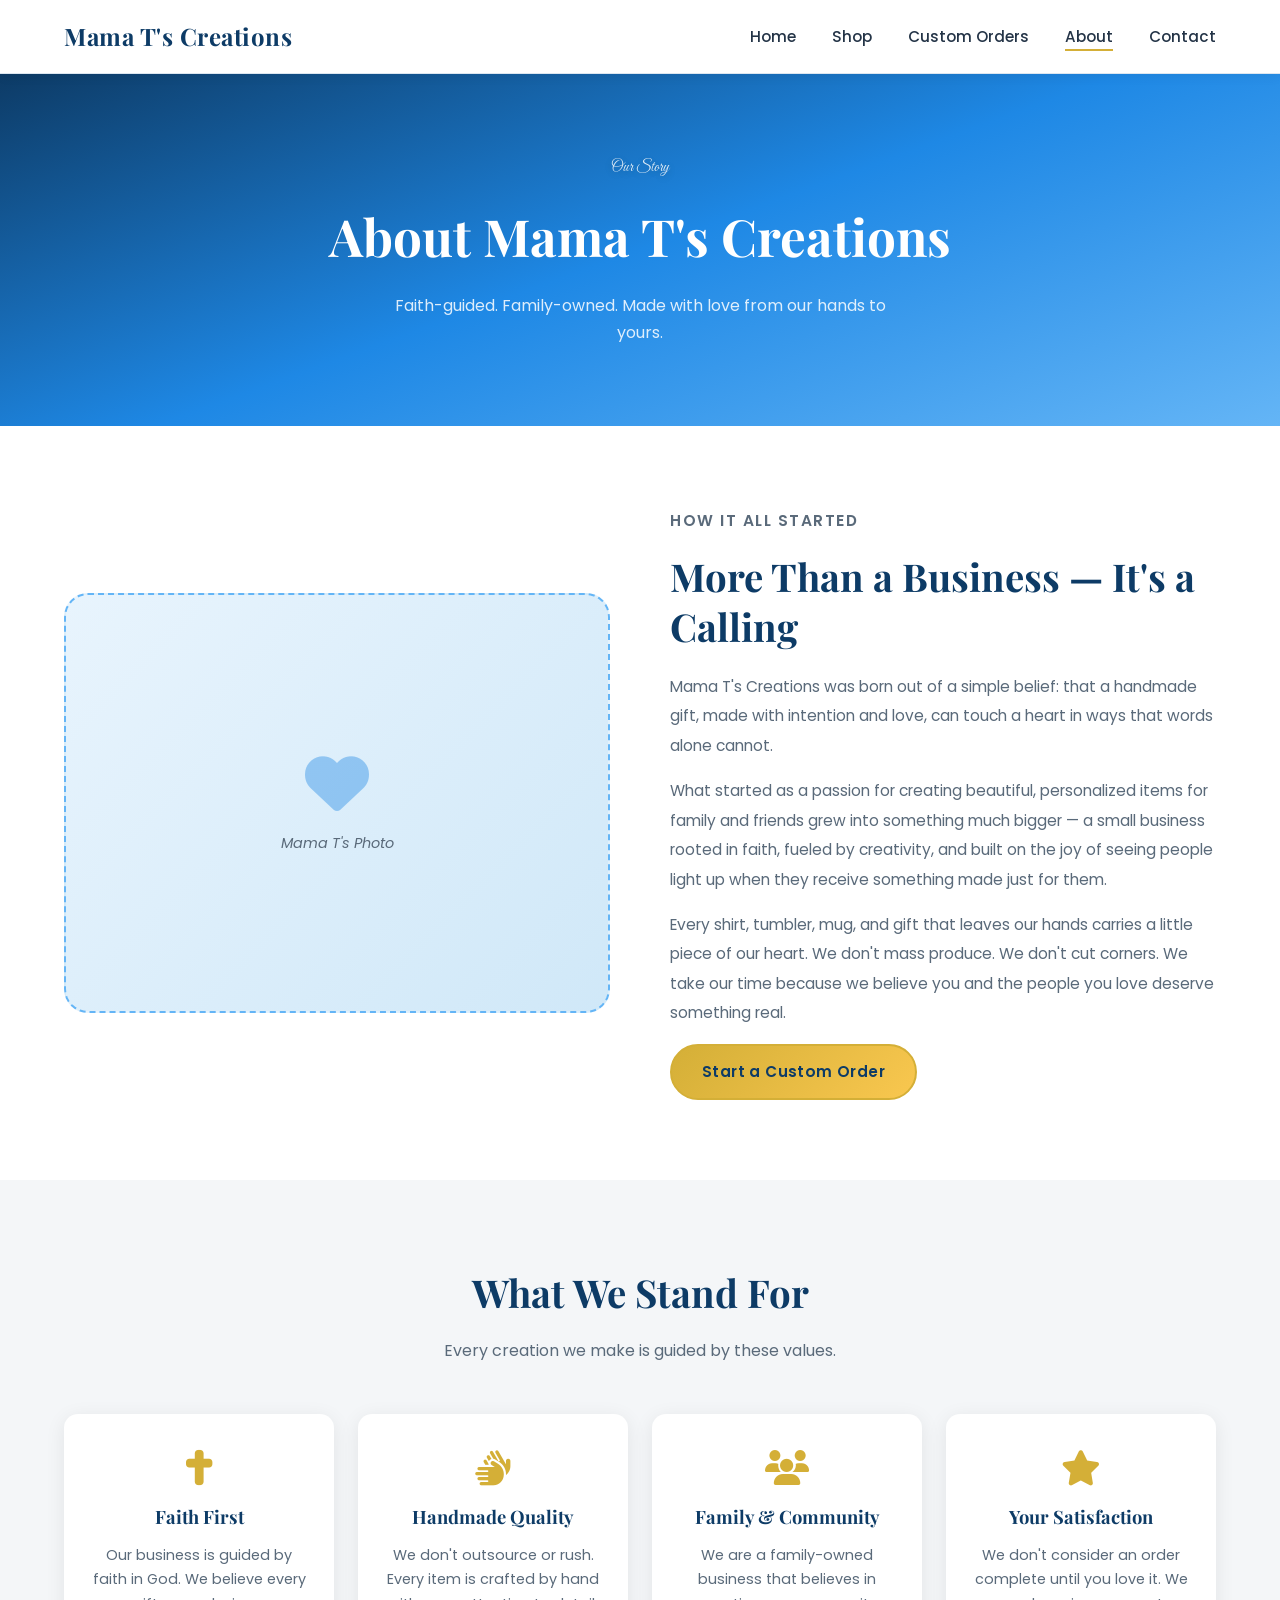
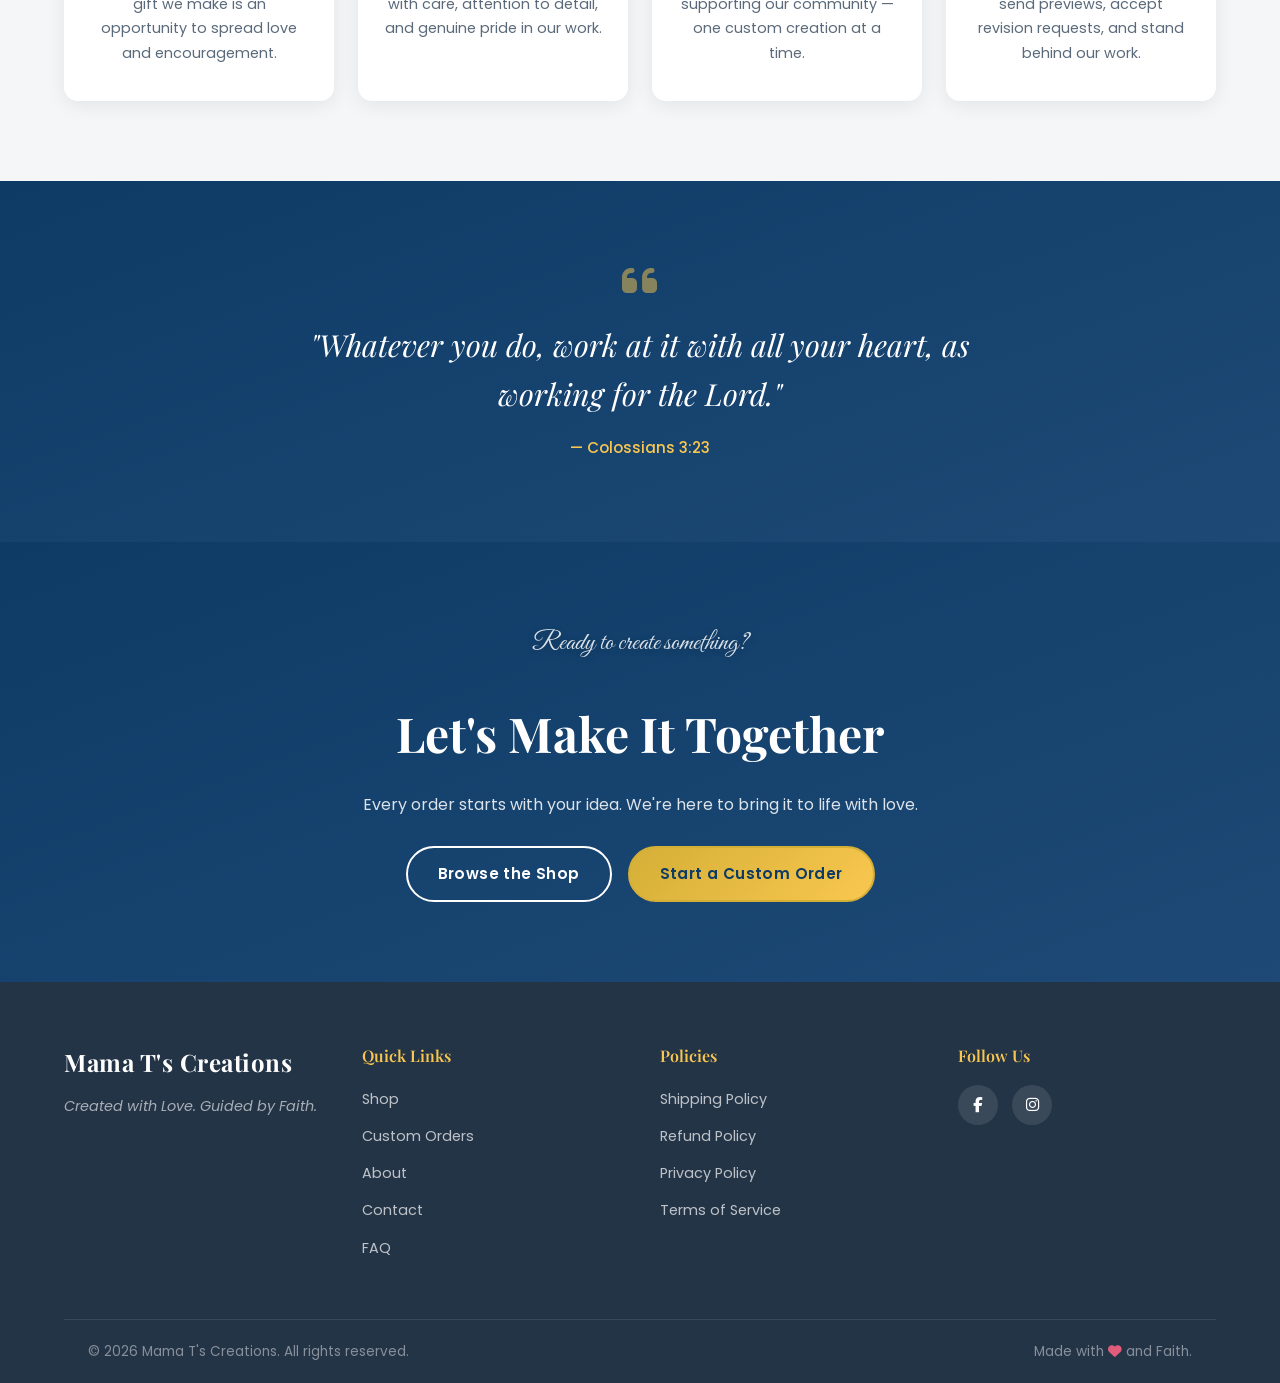
==== about.html @ bd461ce4 "Initial commit — Mama T's Creations website" ====
<!DOCTYPE html>
<html lang="en">

<head>
  <meta charset="UTF-8" />
  <meta name="viewport" content="width=device-width, initial-scale=1.0" />
  <meta name="description" content="Learn the story behind Mama T's Creations — a faith-guided, family-owned small business creating custom gifts made with love." />
  <title>About | Mama T's Creations</title>

  <link rel="preconnect" href="https://fonts.googleapis.com" />
  <link rel="preconnect" href="https://fonts.gstatic.com" crossorigin />
  <link href="https://fonts.googleapis.com/css2?family=Playfair+Display:wght@400;600;700&family=Poppins:wght@300;400;500;600&family=Great+Vibes&display=swap" rel="stylesheet" />
  <link rel="stylesheet" href="https://cdnjs.cloudflare.com/ajax/libs/font-awesome/6.5.0/css/all.min.css" />
  <link rel="stylesheet" href="css/style.css" />
</head>

<body>

  <!-- ========== NAVIGATION ========== -->
  <header id="main-header">
    <nav class="navbar">
      <div class="nav-logo">
        <a href="index.html"><span class="logo-text">Mama T's Creations</span></a>
      </div>
      <ul class="nav-links">
        <li><a href="index.html">Home</a></li>
        <li><a href="shop.html">Shop</a></li>
        <li><a href="custom-orders.html">Custom Orders</a></li>
        <li><a href="about.html">About</a></li>
        <li><a href="contact.html">Contact</a></li>
      </ul>
      <button class="nav-toggle" aria-label="Toggle navigation">
        <i class="fas fa-bars"></i>
      </button>
    </nav>
  </header>

  <!-- ========== PAGE HERO ========== -->
  <section class="page-hero">
    <div class="page-hero-content">
      <p class="hero-accent">Our Story</p>
      <h1>About Mama T's Creations</h1>
      <p>Faith-guided. Family-owned. Made with love from our hands to yours.</p>
    </div>
  </section>

  <!-- ========== ABOUT STORY SECTION ========== -->
  <section id="about-story">
    <div class="container">
      <div class="about-grid">

        <!-- Story image placeholder -->
        <div class="about-image">
          <div class="about-image-placeholder">
            <i class="fas fa-heart"></i>
            <p>Mama T's Photo</p>
          </div>
        </div>

        <!-- Story text -->
        <div class="about-text">
          <p class="section-label">How It All Started</p>
          <h2>More Than a Business — It's a Calling</h2>
          <p>
            Mama T's Creations was born out of a simple belief: that a handmade gift, made with intention and love, can touch a heart in ways that words alone cannot.
          </p>
          <p>
            What started as a passion for creating beautiful, personalized items for family and friends grew into something much bigger — a small business rooted in faith, fueled by creativity, and built on the joy of seeing people light up when they receive something made just for them.
          </p>
          <p>
            Every shirt, tumbler, mug, and gift that leaves our hands carries a little piece of our heart. We don't mass produce. We don't cut corners. We take our time because we believe you and the people you love deserve something real.
          </p>
          <a href="custom-orders.html" class="btn btn-primary">Start a Custom Order</a>
        </div>

      </div>
    </div>
  </section>

  <!-- ========== VALUES SECTION ========== -->
  <section id="about-values">
    <div class="container">
      <h2 class="section-title">What We Stand For</h2>
      <p class="section-subtitle">Every creation we make is guided by these values.</p>

      <div class="values-grid">

        <div class="value-card">
          <i class="fas fa-cross"></i>
          <h3>Faith First</h3>
          <p>Our business is guided by faith in God. We believe every gift we make is an opportunity to spread love and encouragement.</p>
        </div>

        <div class="value-card">
          <i class="fas fa-hands"></i>
          <h3>Handmade Quality</h3>
          <p>We don't outsource or rush. Every item is crafted by hand with care, attention to detail, and genuine pride in our work.</p>
        </div>

        <div class="value-card">
          <i class="fas fa-users"></i>
          <h3>Family & Community</h3>
          <p>We are a family-owned business that believes in supporting our community — one custom creation at a time.</p>
        </div>

        <div class="value-card">
          <i class="fas fa-star"></i>
          <h3>Your Satisfaction</h3>
          <p>We don't consider an order complete until you love it. We send previews, accept revision requests, and stand behind our work.</p>
        </div>

      </div>
    </div>
  </section>

  <!-- ========== FAITH QUOTE SECTION ========== -->
  <section id="about-quote">
    <div class="container">
      <div class="faith-quote">
        <i class="fas fa-quote-left"></i>
        <blockquote>
          "Whatever you do, work at it with all your heart, as working for the Lord."
        </blockquote>
        <cite>— Colossians 3:23</cite>
      </div>
    </div>
  </section>

  <!-- ========== CTA ========== -->
  <section id="about-cta">
    <div class="container">
      <div class="cta-banner">
        <p class="hero-accent">Ready to create something?</p>
        <h2>Let's Make It Together</h2>
        <p>Every order starts with your idea. We're here to bring it to life with love.</p>
        <div style="display:flex; gap:16px; justify-content:center; flex-wrap:wrap;">
          <a href="shop.html" class="btn btn-secondary">Browse the Shop</a>
          <a href="custom-orders.html" class="btn btn-primary">Start a Custom Order</a>
        </div>
      </div>
    </div>
  </section>

  <!-- ========== FOOTER ========== -->
  <footer id="main-footer">
    <div class="container">
      <div class="footer-grid">
        <div class="footer-brand">
          <span class="logo-text">Mama T's Creations</span>
          <p>Created with Love. Guided by Faith.</p>
        </div>
        <div class="footer-links">
          <h4>Quick Links</h4>
          <ul>
            <li><a href="shop.html">Shop</a></li>
            <li><a href="custom-orders.html">Custom Orders</a></li>
            <li><a href="about.html">About</a></li>
            <li><a href="contact.html">Contact</a></li>
            <li><a href="faq.html">FAQ</a></li>
          </ul>
        </div>
        <div class="footer-policies">
          <h4>Policies</h4>
          <ul>
            <li><a href="shipping-policy.html">Shipping Policy</a></li>
            <li><a href="refund-policy.html">Refund Policy</a></li>
            <li><a href="privacy-policy.html">Privacy Policy</a></li>
            <li><a href="terms.html">Terms of Service</a></li>
          </ul>
        </div>
        <div class="footer-social">
          <h4>Follow Us</h4>
          <div class="social-icons">
            <a href="#" aria-label="Facebook"><i class="fab fa-facebook-f"></i></a>
            <a href="https://instagram.com/tsmith64068" target="_blank" aria-label="Instagram"><i class="fab fa-instagram"></i></a>
            <!-- TikTok and Pinterest links to be added when accounts are confirmed -->
          </div>
        </div>
      </div>
      <div class="footer-bottom">
        <p>&copy; 2025 Mama T's Creations. All rights reserved.</p>
        <p>Made with <i class="fas fa-heart"></i> and Faith.</p>
      </div>
    </div>
  </footer>

  <script src="js/main.js"></script>
</body>
</html>
---- css/style.css ----
/* ============================================
   MAMA T'S CREATIONS — MAIN STYLESHEET
   Created with Love. Guided by Faith.
============================================ */

/* ========== CSS VARIABLES (BRAND COLORS & FONTS) ========== */
:root {
  /* Brand Colors */
  --sky-blue: #64B5F6;
  --deep-blue: #1E88E5;
  --soft-white: #FFFFFF;
  --cloud-gray: #F4F6F8;
  --gold: #D4AF37;
  --warm-gold: #F9C74F;
  --text-dark: #243447;
  --soft-navy: #0D3B66;
  --text-muted: #5a6a7a;
  --border-light: #dce6f0;

  /* Fonts */
  --font-heading: 'Playfair Display', serif;
  --font-body: 'Poppins', sans-serif;
  --font-accent: 'Great Vibes', cursive;

  /* Spacing */
  --section-padding: 80px 0;
  --container-max: 1200px;

  /* Shadows */
  --card-shadow: 0 4px 20px rgba(0, 0, 0, 0.08);
  --hover-shadow: 0 8px 30px rgba(0, 0, 0, 0.15);

  /* Border Radius */
  --radius-sm: 8px;
  --radius-md: 14px;
  --radius-lg: 24px;

  /* Transitions */
  --transition: all 0.3s ease;
}

/* ========== CSS RESET ========== */
*, *::before, *::after {
  margin: 0;
  padding: 0;
  box-sizing: border-box;
}

html {
  scroll-behavior: smooth;
}

body {
  font-family: var(--font-body);
  color: var(--text-dark);
  background-color: var(--soft-white);
  line-height: 1.7;
  font-size: 16px;
}

img {
  max-width: 100%;
  display: block;
}

a {
  text-decoration: none;
  color: inherit;
  transition: var(--transition);
}

ul {
  list-style: none;
}

/* ========== CONTAINER ========== */
.container {
  max-width: var(--container-max);
  margin: 0 auto;
  padding: 0 24px;
}

/* ========== SECTION TITLES ========== */
.section-title {
  font-family: var(--font-heading);
  font-size: clamp(1.8rem, 3vw, 2.6rem);
  color: var(--soft-navy);
  text-align: center;
  margin-bottom: 12px;
}

.section-subtitle {
  font-size: 1rem;
  color: var(--text-muted);
  text-align: center;
  margin-bottom: 50px;
  max-width: 560px;
  margin-left: auto;
  margin-right: auto;
}

/* ========== BUTTONS ========== */
.btn {
  display: inline-block;
  padding: 13px 30px;
  border-radius: 50px;
  font-family: var(--font-body);
  font-size: 0.95rem;
  font-weight: 600;
  cursor: pointer;
  transition: var(--transition);
  border: 2px solid transparent;
  letter-spacing: 0.4px;
}

.btn-primary {
  background: linear-gradient(135deg, var(--gold), var(--warm-gold));
  color: var(--soft-navy);
  border-color: var(--gold);
}

.btn-primary:hover {
  background: linear-gradient(135deg, var(--warm-gold), var(--gold));
  transform: translateY(-2px);
  box-shadow: 0 6px 20px rgba(212, 175, 55, 0.4);
}

.btn-secondary {
  background: transparent;
  color: var(--soft-white);
  border: 2px solid var(--soft-white);
}

.btn-secondary:hover {
  background: var(--soft-white);
  color: var(--soft-navy);
  transform: translateY(-2px);
}

.btn-outline {
  background: transparent;
  color: var(--deep-blue);
  border: 2px solid var(--deep-blue);
}

.btn-outline:hover {
  background: var(--deep-blue);
  color: var(--soft-white);
  transform: translateY(-2px);
}

/* ============================================
   NAVIGATION
============================================ */
#main-header {
  position: sticky;
  top: 0;
  z-index: 1000;
  background: rgba(255, 255, 255, 0.97);
  backdrop-filter: blur(10px);
  border-bottom: 1px solid var(--border-light);
  box-shadow: 0 2px 12px rgba(0, 0, 0, 0.06);
}

.navbar {
  display: flex;
  align-items: center;
  justify-content: space-between;
  max-width: var(--container-max);
  margin: 0 auto;
  padding: 16px 24px;
}

.logo-text {
  font-family: var(--font-heading);
  font-size: 1.5rem;
  font-weight: 700;
  color: var(--soft-navy);
  letter-spacing: 0.5px;
}

.logo-text span {
  color: var(--gold);
}

.nav-links {
  display: flex;
  align-items: center;
  gap: 36px;
}

.nav-links a {
  font-size: 0.95rem;
  font-weight: 500;
  color: var(--text-dark);
  position: relative;
  padding-bottom: 4px;
}

.nav-links a::after {
  content: '';
  position: absolute;
  bottom: 0;
  left: 0;
  width: 0;
  height: 2px;
  background: var(--gold);
  transition: var(--transition);
}

.nav-links a:hover::after,
.nav-links a.active::after {
  width: 100%;
}

.nav-links a:hover {
  color: var(--soft-navy);
}

/* Hamburger button — hidden on desktop */
.nav-toggle {
  display: none;
  background: none;
  border: none;
  font-size: 1.4rem;
  color: var(--soft-navy);
  cursor: pointer;
}

/* ============================================
   HERO SECTION
============================================ */
#hero {
  min-height: 90vh;
  display: flex;
  align-items: center;
  justify-content: center;
  text-align: center;
  padding: 80px 24px;

  /* Sky/cloud gradient — brand feel */
  background: linear-gradient(
    160deg,
    #0D3B66 0%,
    #1E88E5 35%,
    #64B5F6 65%,
    #e8f4fd 100%
  );

  position: relative;
  overflow: hidden;
}

/* Soft decorative glow behind hero text */
#hero::before {
  content: '';
  position: absolute;
  top: 50%;
  left: 50%;
  transform: translate(-50%, -50%);
  width: 600px;
  height: 600px;
  background: radial-gradient(circle, rgba(249, 199, 79, 0.12) 0%, transparent 70%);
  pointer-events: none;
}

.hero-content {
  position: relative;
  z-index: 1;
  max-width: 720px;
}

.hero-accent {
  font-family: var(--font-accent);
  font-size: 2rem;
  color: var(--warm-gold);
  margin-bottom: 16px;
  text-shadow: 0 2px 8px rgba(0,0,0,0.2);
}

.hero-title {
  font-family: var(--font-heading);
  font-size: clamp(2.8rem, 6vw, 5rem);
  color: var(--soft-white);
  font-weight: 700;
  line-height: 1.15;
  margin-bottom: 20px;
  text-shadow: 0 2px 16px rgba(0, 0, 0, 0.25);
}

.hero-subtitle {
  font-size: clamp(1rem, 2vw, 1.2rem);
  color: rgba(255, 255, 255, 0.9);
  max-width: 560px;
  margin: 0 auto 36px;
  font-weight: 300;
  line-height: 1.8;
}

.hero-buttons {
  display: flex;
  gap: 16px;
  justify-content: center;
  flex-wrap: wrap;
}

/* ============================================
   PRODUCT CATEGORIES SECTION
============================================ */
#categories {
  padding: var(--section-padding);
  background: var(--soft-white);
}

.category-grid {
  display: grid;
  grid-template-columns: repeat(auto-fit, minmax(220px, 1fr));
  gap: 24px;
}

.category-card {
  background: var(--cloud-gray);
  border-radius: var(--radius-md);
  padding: 36px 24px;
  text-align: center;
  transition: var(--transition);
  border: 1px solid var(--border-light);
}

.category-card:hover {
  transform: translateY(-6px);
  box-shadow: var(--hover-shadow);
  background: var(--soft-white);
  border-color: var(--sky-blue);
}

.category-card i {
  font-size: 2.4rem;
  color: var(--deep-blue);
  margin-bottom: 16px;
  display: block;
}

.category-card h3 {
  font-family: var(--font-heading);
  font-size: 1.2rem;
  color: var(--soft-navy);
  margin-bottom: 10px;
}

.category-card p {
  font-size: 0.9rem;
  color: var(--text-muted);
  margin-bottom: 20px;
  line-height: 1.6;
}

/* ============================================
   HOW IT WORKS / ORDER PROCESS SECTION
============================================ */
#order-process {
  padding: var(--section-padding);
  background: linear-gradient(135deg, #f0f8ff 0%, #e8f4fd 100%);
}

.process-steps {
  display: grid;
  grid-template-columns: repeat(auto-fit, minmax(220px, 1fr));
  gap: 30px;
  margin-bottom: 48px;
}

.process-step {
  background: var(--soft-white);
  border-radius: var(--radius-md);
  padding: 40px 24px;
  text-align: center;
  position: relative;
  box-shadow: var(--card-shadow);
  transition: var(--transition);
}

.process-step:hover {
  transform: translateY(-4px);
  box-shadow: var(--hover-shadow);
}

.step-number {
  position: absolute;
  top: -16px;
  left: 50%;
  transform: translateX(-50%);
  background: linear-gradient(135deg, var(--gold), var(--warm-gold));
  color: var(--soft-navy);
  font-family: var(--font-heading);
  font-weight: 700;
  font-size: 1rem;
  width: 34px;
  height: 34px;
  border-radius: 50%;
  display: flex;
  align-items: center;
  justify-content: center;
}

.process-step i {
  font-size: 2rem;
  color: var(--deep-blue);
  margin-bottom: 14px;
  display: block;
}

.process-step h3 {
  font-family: var(--font-heading);
  font-size: 1.15rem;
  color: var(--soft-navy);
  margin-bottom: 10px;
}

.process-step p {
  font-size: 0.9rem;
  color: var(--text-muted);
  line-height: 1.6;
}

.process-cta {
  text-align: center;
}

/* ============================================
   FAITH / MISSION SECTION
============================================ */
#mission {
  padding: var(--section-padding);
  background: linear-gradient(
    160deg,
    var(--soft-navy) 0%,
    #1E4976 100%
  );
  text-align: center;
}

.mission-content {
  max-width: 680px;
  margin: 0 auto;
}

.mission-accent {
  font-family: var(--font-accent);
  font-size: 1.8rem;
  color: var(--warm-gold);
  margin-bottom: 16px;
}

#mission h2 {
  font-family: var(--font-heading);
  font-size: clamp(1.8rem, 3vw, 2.4rem);
  color: var(--soft-white);
  margin-bottom: 20px;
}

#mission p {
  color: rgba(255, 255, 255, 0.85);
  font-size: 1rem;
  line-height: 1.9;
  margin-bottom: 16px;
}

#mission .btn-outline {
  color: var(--warm-gold);
  border-color: var(--warm-gold);
  margin-top: 16px;
}

#mission .btn-outline:hover {
  background: var(--warm-gold);
  color: var(--soft-navy);
}

/* ============================================
   FOOTER
============================================ */
#main-footer {
  background: var(--text-dark);
  color: rgba(255, 255, 255, 0.8);
  padding: 60px 0 0;
}

.footer-grid {
  display: grid;
  grid-template-columns: repeat(auto-fit, minmax(180px, 1fr));
  gap: 40px;
  padding-bottom: 48px;
  border-bottom: 1px solid rgba(255, 255, 255, 0.1);
}

.footer-brand .logo-text {
  color: var(--soft-white);
  display: block;
  margin-bottom: 12px;
}

.footer-brand p {
  font-size: 0.9rem;
  color: rgba(255, 255, 255, 0.6);
  font-style: italic;
}

.footer-links h4,
.footer-policies h4,
.footer-social h4 {
  font-family: var(--font-heading);
  font-size: 1rem;
  color: var(--warm-gold);
  margin-bottom: 16px;
  font-weight: 600;
}

.footer-links ul li,
.footer-policies ul li {
  margin-bottom: 10px;
}

.footer-links a,
.footer-policies a {
  font-size: 0.9rem;
  color: rgba(255, 255, 255, 0.7);
  transition: var(--transition);
}

.footer-links a:hover,
.footer-policies a:hover {
  color: var(--warm-gold);
  padding-left: 4px;
}

.social-icons {
  display: flex;
  gap: 14px;
}

.social-icons a {
  width: 40px;
  height: 40px;
  border-radius: 50%;
  background: rgba(255, 255, 255, 0.1);
  display: flex;
  align-items: center;
  justify-content: center;
  color: var(--soft-white);
  font-size: 0.95rem;
  transition: var(--transition);
}

.social-icons a:hover {
  background: var(--gold);
  color: var(--soft-navy);
  transform: translateY(-3px);
}

.footer-bottom {
  text-align: center;
  padding: 20px 24px;
  font-size: 0.85rem;
  color: rgba(255, 255, 255, 0.45);
  display: flex;
  justify-content: space-between;
  align-items: center;
  flex-wrap: wrap;
  gap: 8px;
}

.footer-bottom .fa-heart {
  color: #e05c7a;
}

/* ============================================
   MOBILE RESPONSIVE
============================================ */
@media (max-width: 768px) {

  /* Nav */
  .nav-links {
    display: none;
    flex-direction: column;
    position: absolute;
    top: 100%;
    left: 0;
    right: 0;
    background: var(--soft-white);
    padding: 24px;
    gap: 20px;
    border-bottom: 1px solid var(--border-light);
    box-shadow: 0 8px 24px rgba(0,0,0,0.08);
  }

  .nav-links.open {
    display: flex;
  }

  .nav-toggle {
    display: block;
  }

  /* Hero */
  #hero {
    min-height: 80vh;
    padding: 60px 20px;
  }

  .hero-buttons {
    flex-direction: column;
    align-items: center;
  }

  /* Footer bottom */
  .footer-bottom {
    flex-direction: column;
    text-align: center;
  }
}

@media (max-width: 480px) {
  .hero-title {
    font-size: 2.4rem;
  }

  .hero-accent {
    font-size: 1.5rem;
  }

  .category-grid {
    grid-template-columns: 1fr 1fr;
  }
}

/* ========== SCROLL REVEAL ANIMATION ========== */
.reveal {
  opacity: 0;
  transform: translateY(28px);
  transition: opacity 0.6s ease, transform 0.6s ease;
}

.reveal.visible {
  opacity: 1;
  transform: translateY(0);
}

/* ========== SCROLLED HEADER STATE ========== */
#main-header.scrolled {
  box-shadow: 0 4px 20px rgba(0, 0, 0, 0.12);
}
/* ============================================
   PAGE HERO BANNER (inner pages)
============================================ */
.page-hero {
  background: linear-gradient(
    160deg,
    #0D3B66 0%,
    #1E88E5 50%,
    #64B5F6 100%
  );
  padding: 80px 24px;
  text-align: center;
  color: var(--soft-white);
}

.page-hero-content h1 {
  font-family: var(--font-heading);
  font-size: clamp(2rem, 4vw, 3.2rem);
  color: var(--soft-white);
  margin: 12px 0;
}

.page-hero-content p {
  font-size: 1rem;
  color: rgba(255, 255, 255, 0.85);
  max-width: 500px;
  margin: 0 auto;
}

/* ============================================
   SHOP FILTER BAR
============================================ */
#shop-nav {
  background: var(--soft-white);
  padding: 20px 0;
  border-bottom: 1px solid var(--border-light);
  position: sticky;
  top: 65px;
  z-index: 900;
}

.shop-filter-bar {
  display: flex;
  gap: 12px;
  flex-wrap: wrap;
  justify-content: center;
}

.filter-btn {
  padding: 8px 20px;
  border-radius: 50px;
  font-size: 0.88rem;
  font-weight: 500;
  color: var(--text-dark);
  border: 1px solid var(--border-light);
  background: var(--cloud-gray);
  transition: var(--transition);
}

.filter-btn:hover,
.filter-btn.active {
  background: var(--deep-blue);
  color: var(--soft-white);
  border-color: var(--deep-blue);
}

/* ============================================
   SHOP SECTIONS
============================================ */
.shop-section {
  padding: var(--section-padding);
  background: var(--soft-white);
}

.shop-section-alt {
  background: var(--cloud-gray);
}

.shop-section-header {
  text-align: center;
  margin-bottom: 48px;
}

.shop-section-header i {
  font-size: 2.8rem;
  color: var(--deep-blue);
  margin-bottom: 12px;
  display: block;
}

.shop-section-header h2 {
  font-family: var(--font-heading);
  font-size: clamp(1.8rem, 3vw, 2.4rem);
  color: var(--soft-navy);
  margin-bottom: 10px;
}

.shop-section-header p {
  color: var(--text-muted);
  max-width: 480px;
  margin: 0 auto;
}

/* ============================================
   PRODUCT GRID & CARDS
============================================ */
.product-grid {
  display: grid;
  grid-template-columns: repeat(auto-fit, minmax(280px, 1fr));
  gap: 28px;
}

.product-card {
  background: var(--soft-white);
  border-radius: var(--radius-md);
  overflow: hidden;
  box-shadow: var(--card-shadow);
  transition: var(--transition);
  border: 1px solid var(--border-light);
}

.product-card:hover {
  transform: translateY(-6px);
  box-shadow: var(--hover-shadow);
  border-color: var(--sky-blue);
}

.product-image-placeholder {
  background: linear-gradient(135deg, #e8f4fd, #d0e8f8);
  height: 200px;
  display: flex;
  align-items: center;
  justify-content: center;
}

.product-image-placeholder i {
  font-size: 4rem;
  color: var(--deep-blue);
  opacity: 0.4;
}

.product-info {
  padding: 24px;
}

.product-info h3 {
  font-family: var(--font-heading);
  font-size: 1.2rem;
  color: var(--soft-navy);
  margin-bottom: 10px;
}

.product-info p {
  font-size: 0.9rem;
  color: var(--text-muted);
  line-height: 1.7;
  margin-bottom: 14px;
}

.product-details {
  display: flex;
  flex-wrap: wrap;
  gap: 8px;
  margin-bottom: 14px;
}

.product-tag {
  background: var(--cloud-gray);
  color: var(--text-dark);
  font-size: 0.78rem;
  font-weight: 500;
  padding: 4px 12px;
  border-radius: 50px;
  border: 1px solid var(--border-light);
}

.product-price {
  font-size: 1.1rem;
  font-weight: 600;
  color: var(--soft-navy);
  margin-bottom: 16px !important;
}

/* ============================================
   SHOP BOTTOM CTA BANNER
============================================ */
#shop-cta {
  padding: var(--section-padding);
  background: linear-gradient(
    160deg,
    var(--soft-navy) 0%,
    #1E4976 100%
  );
}

.cta-banner {
  text-align: center;
  max-width: 600px;
  margin: 0 auto;
}

.cta-banner h2 {
  font-family: var(--font-heading);
  font-size: clamp(2rem, 4vw, 3rem);
  color: var(--soft-white);
  margin-bottom: 16px;
}

.cta-banner p {
  color: rgba(255, 255, 255, 0.85);
  margin-bottom: 28px;
  font-size: 1rem;
}

.cta-banner .hero-accent {
  font-size: 1.6rem;
}
/* ============================================
   CUSTOM ORDER PAGE — MINI STEPS
============================================ */
#order-steps {
  padding: 48px 0;
  background: var(--cloud-gray);
  border-bottom: 1px solid var(--border-light);
}

.mini-steps {
  display: flex;
  align-items: flex-start;
  justify-content: center;
  flex-wrap: wrap;
  gap: 16px;
}

.mini-step {
  display: flex;
  align-items: flex-start;
  gap: 14px;
  max-width: 220px;
}

.mini-step-icon {
  width: 48px;
  height: 48px;
  min-width: 48px;
  border-radius: 50%;
  background: linear-gradient(135deg, var(--gold), var(--warm-gold));
  display: flex;
  align-items: center;
  justify-content: center;
  color: var(--soft-navy);
  font-size: 1.1rem;
}

.mini-step-text h4 {
  font-family: var(--font-heading);
  font-size: 0.95rem;
  color: var(--soft-navy);
  margin-bottom: 4px;
}

.mini-step-text p {
  font-size: 0.82rem;
  color: var(--text-muted);
  line-height: 1.5;
}

.mini-step-divider {
  color: var(--sky-blue);
  font-size: 1.2rem;
  padding-top: 12px;
  display: flex;
  align-items: center;
}

/* ============================================
   ORDER FORM
============================================ */
#order-form-section {
  padding: var(--section-padding);
  background: var(--soft-white);
}

.form-wrapper {
  max-width: 820px;
  margin: 0 auto;
}

.form-intro {
  text-align: center;
  margin-bottom: 40px;
}

.form-intro h2 {
  font-family: var(--font-heading);
  font-size: clamp(1.8rem, 3vw, 2.4rem);
  color: var(--soft-navy);
  margin-bottom: 10px;
}

.form-intro p {
  color: var(--text-muted);
  font-size: 0.95rem;
}

.required-star {
  color: #e05c7a;
  font-weight: 700;
}

/* Fieldsets */
.form-fieldset {
  border: 1px solid var(--border-light);
  border-radius: var(--radius-md);
  padding: 28px;
  margin-bottom: 24px;
  background: var(--cloud-gray);
}

.form-fieldset legend {
  font-family: var(--font-heading);
  font-size: 1rem;
  font-weight: 600;
  color: var(--soft-navy);
  padding: 0 12px;
  display: flex;
  align-items: center;
  gap: 8px;
}

.form-fieldset legend i {
  color: var(--deep-blue);
}

/* Form rows */
.form-row {
  display: grid;
  grid-template-columns: 1fr 1fr;
  gap: 16px;
}

/* Form groups */
.form-group {
  margin-top: 18px;
}

.form-group label {
  display: block;
  font-size: 0.88rem;
  font-weight: 600;
  color: var(--text-dark);
  margin-bottom: 6px;
}

.form-group input,
.form-group select,
.form-group textarea {
  width: 100%;
  padding: 12px 16px;
  border: 1.5px solid var(--border-light);
  border-radius: var(--radius-sm);
  font-family: var(--font-body);
  font-size: 0.93rem;
  color: var(--text-dark);
  background: var(--soft-white);
  transition: var(--transition);
  outline: none;
}

.form-group input:focus,
.form-group select:focus,
.form-group textarea:focus {
  border-color: var(--deep-blue);
  box-shadow: 0 0 0 3px rgba(30, 136, 229, 0.12);
}

.form-group textarea {
  resize: vertical;
  min-height: 100px;
}

/* Checkbox / radio group */
.checkbox-group {
  display: flex;
  flex-wrap: wrap;
  gap: 12px;
  margin-top: 8px;
}

.checkbox-label {
  display: flex;
  align-items: center;
  gap: 8px;
  font-size: 0.9rem;
  color: var(--text-dark);
  cursor: pointer;
  padding: 8px 16px;
  border: 1.5px solid var(--border-light);
  border-radius: 50px;
  background: var(--soft-white);
  transition: var(--transition);
}

.checkbox-label:hover {
  border-color: var(--deep-blue);
  color: var(--deep-blue);
}

.checkbox-label input {
  width: auto;
  margin: 0;
  accent-color: var(--deep-blue);
}

/* Submit area */
.form-submit {
  text-align: center;
  margin-top: 32px;
}

.form-note {
  font-size: 0.85rem;
  color: var(--text-muted);
  margin-bottom: 20px;
  display: flex;
  align-items: center;
  justify-content: center;
  gap: 6px;
}

.form-note i {
  color: var(--deep-blue);
}

.btn-large {
  padding: 16px 48px;
  font-size: 1.05rem;
  display: inline-flex;
  align-items: center;
  gap: 10px;
}

/* ============================================
   TRUST STRIP
============================================ */
#trust-strip {
  padding: 36px 0;
  background: linear-gradient(135deg, var(--soft-navy), #1E4976);
}

.trust-grid {
  display: flex;
  justify-content: center;
  flex-wrap: wrap;
  gap: 40px;
}

.trust-item {
  display: flex;
  flex-direction: column;
  align-items: center;
  gap: 8px;
  color: var(--soft-white);
}

.trust-item i {
  font-size: 1.8rem;
  color: var(--warm-gold);
}

.trust-item p {
  font-size: 0.88rem;
  font-weight: 500;
  color: rgba(255, 255, 255, 0.85);
}

/* ============================================
   MOBILE — FORM RESPONSIVE
============================================ */
@media (max-width: 600px) {
  .form-row {
    grid-template-columns: 1fr;
  }

  .mini-step-divider {
    display: none;
  }

  .mini-steps {
    flex-direction: column;
    align-items: center;
  }

  .mini-step {
    max-width: 100%;
  }
}
/* ============================================
   ABOUT PAGE
============================================ */
#about-story {
  padding: var(--section-padding);
  background: var(--soft-white);
}

.about-grid {
  display: grid;
  grid-template-columns: 1fr 1fr;
  gap: 60px;
  align-items: center;
}

.about-image-placeholder {
  background: linear-gradient(135deg, #e8f4fd, #d0e8f8);
  border-radius: var(--radius-lg);
  height: 420px;
  display: flex;
  flex-direction: column;
  align-items: center;
  justify-content: center;
  gap: 16px;
  color: var(--deep-blue);
  border: 2px dashed var(--sky-blue);
}

.about-image-placeholder i {
  font-size: 4rem;
  opacity: 0.4;
}

.about-image-placeholder p {
  font-size: 0.9rem;
  color: var(--text-muted);
  font-style: italic;
}

.section-label {
  font-size: 0.85rem;
  font-weight: 600;
  color: var(--deep-blue);
  text-transform: uppercase;
  letter-spacing: 1.5px;
  margin-bottom: 10px;
}

.about-text h2 {
  font-family: var(--font-heading);
  font-size: clamp(1.8rem, 3vw, 2.4rem);
  color: var(--soft-navy);
  margin-bottom: 20px;
  line-height: 1.3;
}

.about-text p {
  color: var(--text-muted);
  font-size: 0.97rem;
  line-height: 1.9;
  margin-bottom: 16px;
}

/* Values */
#about-values {
  padding: var(--section-padding);
  background: var(--cloud-gray);
}

.values-grid {
  display: grid;
  grid-template-columns: repeat(auto-fit, minmax(220px, 1fr));
  gap: 24px;
}

.value-card {
  background: var(--soft-white);
  border-radius: var(--radius-md);
  padding: 36px 24px;
  text-align: center;
  box-shadow: var(--card-shadow);
  transition: var(--transition);
}

.value-card:hover {
  transform: translateY(-4px);
  box-shadow: var(--hover-shadow);
}

.value-card i {
  font-size: 2.2rem;
  color: var(--gold);
  margin-bottom: 16px;
  display: block;
}

.value-card h3 {
  font-family: var(--font-heading);
  font-size: 1.15rem;
  color: var(--soft-navy);
  margin-bottom: 10px;
}

.value-card p {
  font-size: 0.9rem;
  color: var(--text-muted);
  line-height: 1.7;
}

/* Faith quote */
#about-quote {
  padding: var(--section-padding);
  background: linear-gradient(160deg, var(--soft-navy), #1E4976);
}

.faith-quote {
  text-align: center;
  max-width: 680px;
  margin: 0 auto;
}

.faith-quote .fa-quote-left {
  font-size: 2.5rem;
  color: var(--warm-gold);
  opacity: 0.5;
  margin-bottom: 20px;
}

.faith-quote blockquote {
  font-family: var(--font-heading);
  font-size: clamp(1.3rem, 2.5vw, 1.9rem);
  color: var(--soft-white);
  line-height: 1.6;
  font-style: italic;
  margin-bottom: 16px;
}

.faith-quote cite {
  font-size: 0.95rem;
  color: var(--warm-gold);
  font-style: normal;
  font-weight: 500;
}

/* About CTA reuses #shop-cta styles */
#about-cta {
  padding: var(--section-padding);
  background: linear-gradient(160deg, var(--soft-navy) 0%, #1E4976 100%);
}

/* ============================================
   CONTACT PAGE
============================================ */
#contact-section {
  padding: var(--section-padding);
  background: var(--soft-white);
}

.contact-grid {
  display: grid;
  grid-template-columns: 1fr 1.4fr;
  gap: 60px;
  align-items: start;
}

.contact-info h2,
.contact-form-wrapper h2 {
  font-family: var(--font-heading);
  font-size: clamp(1.6rem, 2.5vw, 2rem);
  color: var(--soft-navy);
  margin-bottom: 14px;
}

.contact-info > p {
  font-size: 0.95rem;
  color: var(--text-muted);
  line-height: 1.8;
  margin-bottom: 30px;
}

.contact-info > p a {
  color: var(--deep-blue);
  font-weight: 500;
}

.contact-details {
  display: flex;
  flex-direction: column;
  gap: 20px;
  margin-bottom: 32px;
}

.contact-detail-item {
  display: flex;
  align-items: flex-start;
  gap: 16px;
}

.contact-icon {
  width: 44px;
  height: 44px;
  min-width: 44px;
  border-radius: 50%;
  background: linear-gradient(135deg, var(--sky-blue), var(--deep-blue));
  display: flex;
  align-items: center;
  justify-content: center;
  color: var(--soft-white);
  font-size: 1rem;
}

.contact-detail-item h4 {
  font-size: 0.88rem;
  font-weight: 600;
  color: var(--text-dark);
  margin-bottom: 2px;
  text-transform: uppercase;
  letter-spacing: 0.8px;
}

.contact-detail-item p,
.contact-detail-item a {
  font-size: 0.93rem;
  color: var(--text-muted);
  line-height: 1.6;
}

.contact-detail-item a:hover {
  color: var(--deep-blue);
}

.contact-social p {
  font-size: 0.88rem;
  color: var(--text-muted);
  margin-bottom: 12px;
}

/* Contact form reuses order form styles */
.contact-form .form-group {
  margin-top: 16px;
}

.contact-form-wrapper {
  background: var(--cloud-gray);
  border-radius: var(--radius-md);
  padding: 36px;
  border: 1px solid var(--border-light);
}

/* ============================================
   THANK YOU PAGE
============================================ */
#thank-you-section {
  padding: 100px 24px;
  background: linear-gradient(160deg, #f0f8ff, #e8f4fd);
  min-height: 80vh;
  display: flex;
  align-items: center;
}

.thank-you-box {
  max-width: 620px;
  margin: 0 auto;
  text-align: center;
}

.thank-you-icon {
  font-size: 5rem;
  color: var(--deep-blue);
  margin-bottom: 20px;
  animation: popIn 0.5s ease;
}

@keyframes popIn {
  0% { transform: scale(0.5); opacity: 0; }
  80% { transform: scale(1.1); }
  100% { transform: scale(1); opacity: 1; }
}

.thank-you-box h1 {
  font-family: var(--font-heading);
  font-size: clamp(2.4rem, 5vw, 3.6rem);
  color: var(--soft-navy);
  margin-bottom: 20px;
}

.thank-you-message {
  font-size: 1rem;
  color: var(--text-muted);
  line-height: 1.9;
  margin-bottom: 12px;
}

.thank-you-scripture {
  background: var(--soft-white);
  border-left: 4px solid var(--gold);
  border-radius: var(--radius-sm);
  padding: 20px 24px;
  margin: 32px 0;
  text-align: left;
}

.thank-you-scripture i {
  color: var(--warm-gold);
  font-size: 1.4rem;
  margin-bottom: 10px;
  display: block;
}

.thank-you-scripture p {
  font-family: var(--font-heading);
  font-size: 1rem;
  color: var(--soft-navy);
  font-style: italic;
  line-height: 1.7;
  margin-bottom: 8px;
}

.thank-you-scripture cite {
  font-size: 0.85rem;
  color: var(--gold);
  font-style: normal;
  font-weight: 600;
}

.thank-you-buttons {
  display: flex;
  gap: 16px;
  justify-content: center;
  flex-wrap: wrap;
  margin-top: 8px;
}

/* ============================================
   MOBILE — ABOUT & CONTACT
============================================ */
@media (max-width: 768px) {
  .about-grid {
    grid-template-columns: 1fr;
    gap: 32px;
  }

  .about-image-placeholder {
    height: 260px;
  }

  .contact-grid {
    grid-template-columns: 1fr;
    gap: 40px;
  }

  .contact-form-wrapper {
    padding: 24px;
  }
}
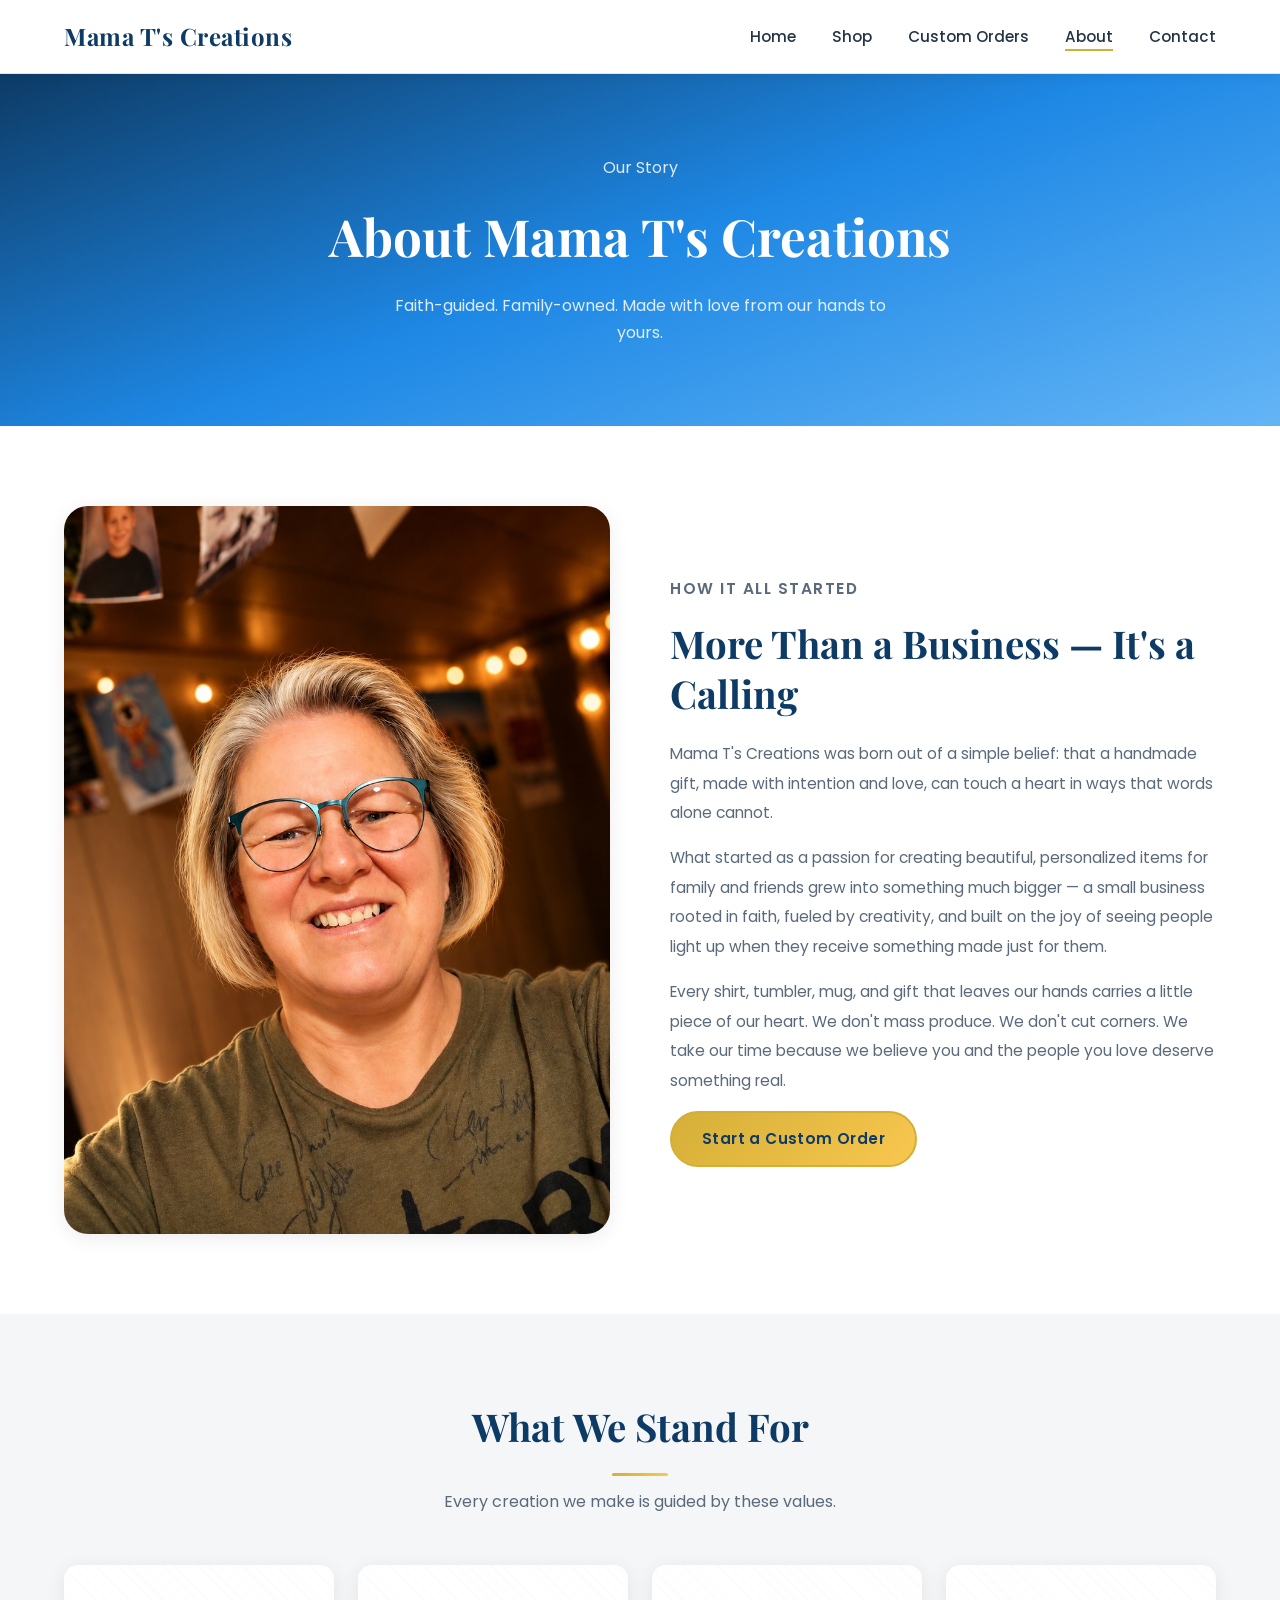
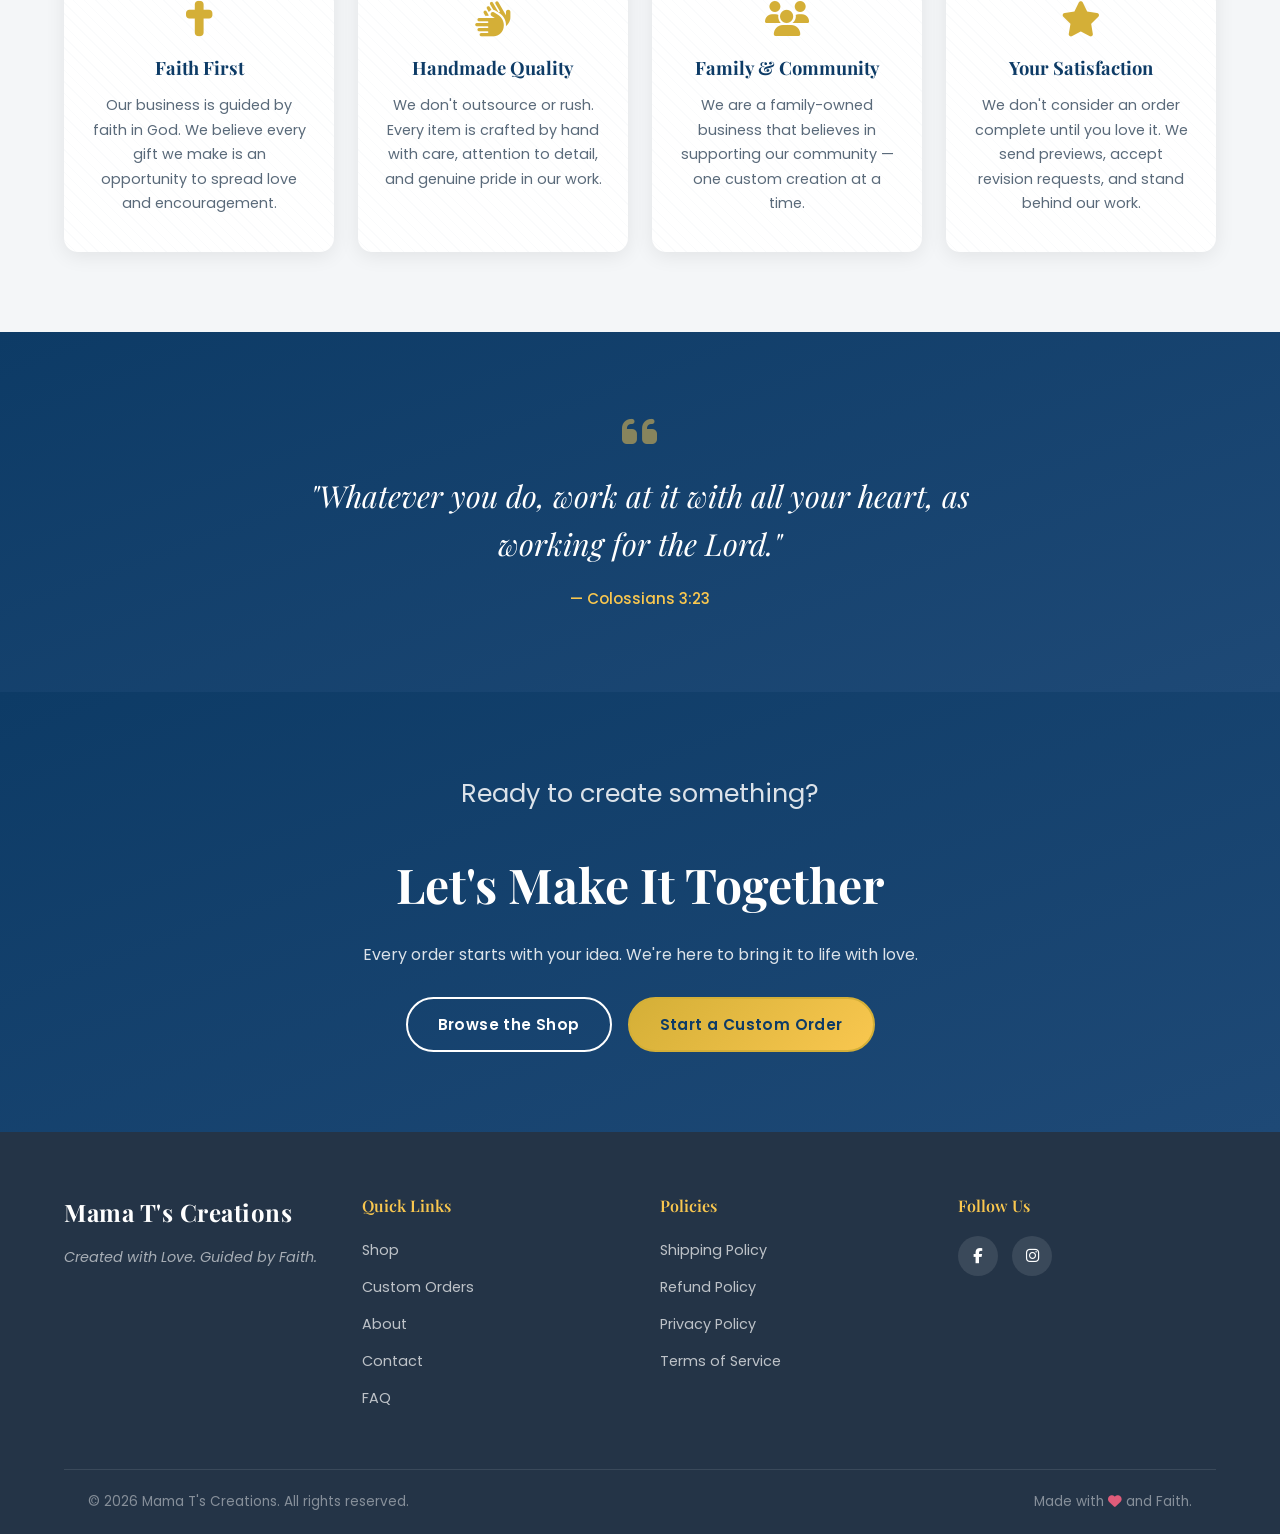
==== commit a6735313: "Premium upgrade: fix FAQ/policy pages, mobile hero bug, add Mama T's photo" ====
--- a/about.html
+++ b/about.html
@@ -35,111 +35,110 @@
     </nav>
   </header>
 
-  <!-- ========== PAGE HERO ========== -->
-  <section class="page-hero">
-    <div class="page-hero-content">
-      <p class="hero-accent">Our Story</p>
-      <h1>About Mama T's Creations</h1>
-      <p>Faith-guided. Family-owned. Made with love from our hands to yours.</p>
-    </div>
-  </section>
+  <main>
+    <!-- ========== PAGE HERO ========== -->
+    <section class="page-hero">
+      <div class="page-hero-content">
+        <p class="hero-accent">Our Story</p>
+        <h1>About Mama T's Creations</h1>
+        <p>Faith-guided. Family-owned. Made with love from our hands to yours.</p>
+      </div>
+    </section>
 
-  <!-- ========== ABOUT STORY SECTION ========== -->
-  <section id="about-story">
-    <div class="container">
-      <div class="about-grid">
+    <!-- ========== ABOUT STORY SECTION ========== -->
+    <section id="about-story">
+      <div class="container">
+        <div class="about-grid">
+      
+         <!-- Mama T's real photo -->
+      <div class="about-image">
+  <img src="assets/images/mama-t-portrait.jpg" alt="Mama T, founder of Mama T's Creations" class="about-photo" />
+</div>
 
-        <!-- Story image placeholder -->
-        <div class="about-image">
-          <div class="about-image-placeholder">
-            <i class="fas fa-heart"></i>
-            <p>Mama T's Photo</p>
+          <!-- Story text -->
+          <div class="about-text">
+            <p class="section-label">How It All Started</p>
+            <h2>More Than a Business — It's a Calling</h2>
+            <p>
+              Mama T's Creations was born out of a simple belief: that a handmade gift, made with intention and love, can touch a heart in ways that words alone cannot.
+            </p>
+            <p>
+              What started as a passion for creating beautiful, personalized items for family and friends grew into something much bigger — a small business rooted in faith, fueled by creativity, and built on the joy of seeing people light up when they receive something made just for them.
+            </p>
+            <p>
+              Every shirt, tumbler, mug, and gift that leaves our hands carries a little piece of our heart. We don't mass produce. We don't cut corners. We take our time because we believe you and the people you love deserve something real.
+            </p>
+            <a href="custom-orders.html" class="btn btn-primary">Start a Custom Order</a>
+          </div>
+
+        </div>
+      </div>
+    </section>
+
+    <!-- ========== VALUES SECTION ========== -->
+    <section id="about-values">
+      <div class="container">
+        <h2 class="section-title">What We Stand For</h2>
+        <p class="section-subtitle">Every creation we make is guided by these values.</p>
+
+        <div class="values-grid">
+
+          <div class="value-card">
+            <i class="fas fa-cross"></i>
+            <h3>Faith First</h3>
+            <p>Our business is guided by faith in God. We believe every gift we make is an opportunity to spread love and encouragement.</p>
+          </div>
+
+          <div class="value-card">
+            <i class="fas fa-hands"></i>
+            <h3>Handmade Quality</h3>
+            <p>We don't outsource or rush. Every item is crafted by hand with care, attention to detail, and genuine pride in our work.</p>
+          </div>
+
+          <div class="value-card">
+            <i class="fas fa-users"></i>
+            <h3>Family & Community</h3>
+            <p>We are a family-owned business that believes in supporting our community — one custom creation at a time.</p>
+          </div>
+
+          <div class="value-card">
+            <i class="fas fa-star"></i>
+            <h3>Your Satisfaction</h3>
+            <p>We don't consider an order complete until you love it. We send previews, accept revision requests, and stand behind our work.</p>
+          </div>
+
+        </div>
+      </div>
+    </section>
+
+    <!-- ========== FAITH QUOTE SECTION ========== -->
+    <section id="about-quote">
+      <div class="container">
+        <div class="faith-quote">
+          <i class="fas fa-quote-left"></i>
+          <blockquote>
+            "Whatever you do, work at it with all your heart, as working for the Lord."
+          </blockquote>
+          <cite>— Colossians 3:23</cite>
+        </div>
+      </div>
+    </section>
+
+    <!-- ========== CTA ========== -->
+    <section id="about-cta">
+      <div class="container">
+        <div class="cta-banner">
+          <p class="hero-accent">Ready to create something?</p>
+          <h2>Let's Make It Together</h2>
+          <p>Every order starts with your idea. We're here to bring it to life with love.</p>
+          <div style="display:flex; gap:16px; justify-content:center; flex-wrap:wrap;">
+            <a href="shop.html" class="btn btn-secondary">Browse the Shop</a>
+            <a href="custom-orders.html" class="btn btn-primary">Start a Custom Order</a>
           </div>
         </div>
-
-        <!-- Story text -->
-        <div class="about-text">
-          <p class="section-label">How It All Started</p>
-          <h2>More Than a Business — It's a Calling</h2>
-          <p>
-            Mama T's Creations was born out of a simple belief: that a handmade gift, made with intention and love, can touch a heart in ways that words alone cannot.
-          </p>
-          <p>
-            What started as a passion for creating beautiful, personalized items for family and friends grew into something much bigger — a small business rooted in faith, fueled by creativity, and built on the joy of seeing people light up when they receive something made just for them.
-          </p>
-          <p>
-            Every shirt, tumbler, mug, and gift that leaves our hands carries a little piece of our heart. We don't mass produce. We don't cut corners. We take our time because we believe you and the people you love deserve something real.
-          </p>
-          <a href="custom-orders.html" class="btn btn-primary">Start a Custom Order</a>
-        </div>
-
       </div>
-    </div>
-  </section>
-
-  <!-- ========== VALUES SECTION ========== -->
-  <section id="about-values">
-    <div class="container">
-      <h2 class="section-title">What We Stand For</h2>
-      <p class="section-subtitle">Every creation we make is guided by these values.</p>
-
-      <div class="values-grid">
-
-        <div class="value-card">
-          <i class="fas fa-cross"></i>
-          <h3>Faith First</h3>
-          <p>Our business is guided by faith in God. We believe every gift we make is an opportunity to spread love and encouragement.</p>
-        </div>
-
-        <div class="value-card">
-          <i class="fas fa-hands"></i>
-          <h3>Handmade Quality</h3>
-          <p>We don't outsource or rush. Every item is crafted by hand with care, attention to detail, and genuine pride in our work.</p>
-        </div>
-
-        <div class="value-card">
-          <i class="fas fa-users"></i>
-          <h3>Family & Community</h3>
-          <p>We are a family-owned business that believes in supporting our community — one custom creation at a time.</p>
-        </div>
-
-        <div class="value-card">
-          <i class="fas fa-star"></i>
-          <h3>Your Satisfaction</h3>
-          <p>We don't consider an order complete until you love it. We send previews, accept revision requests, and stand behind our work.</p>
-        </div>
-
-      </div>
-    </div>
-  </section>
-
-  <!-- ========== FAITH QUOTE SECTION ========== -->
-  <section id="about-quote">
-    <div class="container">
-      <div class="faith-quote">
-        <i class="fas fa-quote-left"></i>
-        <blockquote>
-          "Whatever you do, work at it with all your heart, as working for the Lord."
-        </blockquote>
-        <cite>— Colossians 3:23</cite>
-      </div>
-    </div>
-  </section>
-
-  <!-- ========== CTA ========== -->
-  <section id="about-cta">
-    <div class="container">
-      <div class="cta-banner">
-        <p class="hero-accent">Ready to create something?</p>
-        <h2>Let's Make It Together</h2>
-        <p>Every order starts with your idea. We're here to bring it to life with love.</p>
-        <div style="display:flex; gap:16px; justify-content:center; flex-wrap:wrap;">
-          <a href="shop.html" class="btn btn-secondary">Browse the Shop</a>
-          <a href="custom-orders.html" class="btn btn-primary">Start a Custom Order</a>
-        </div>
-      </div>
-    </div>
-  </section>
+    </section>
+  </main>
 
   <!-- ========== FOOTER ========== -->
   <footer id="main-footer">
@@ -173,7 +172,6 @@
           <div class="social-icons">
             <a href="#" aria-label="Facebook"><i class="fab fa-facebook-f"></i></a>
             <a href="https://instagram.com/tsmith64068" target="_blank" aria-label="Instagram"><i class="fab fa-instagram"></i></a>
-            <!-- TikTok and Pinterest links to be added when accounts are confirmed -->
           </div>
         </div>
       </div>
--- a/css/style.css
+++ b/css/style.css
@@ -28,7 +28,7 @@
 
   /* Shadows */
   --card-shadow: 0 4px 20px rgba(0, 0, 0, 0.08);
-  --hover-shadow: 0 8px 30px rgba(0, 0, 0, 0.15);
+  --hover-shadow: 0 10px 32px rgba(212, 175, 55, 0.22), 0 4px 14px rgba(13, 59, 102, 0.1);
 
   /* Border Radius */
   --radius-sm: 8px;
@@ -228,80 +228,243 @@
 }
 
 /* ============================================
-   HERO SECTION
+   HERO SECTION — LOGO FIRST
 ============================================ */
 #hero {
-  min-height: 90vh;
+  min-height: 92vh;
   display: flex;
   align-items: center;
   justify-content: center;
   text-align: center;
-  padding: 80px 24px;
-
-  /* Sky/cloud gradient — brand feel */
+  padding: 60px 24px;
   background: linear-gradient(
     160deg,
-    #0D3B66 0%,
-    #1E88E5 35%,
-    #64B5F6 65%,
+    #0a2a4a 0%,
+    #0D3B66 25%,
+    #1E88E5 60%,
+    #64B5F6 85%,
     #e8f4fd 100%
   );
-
   position: relative;
   overflow: hidden;
 }
 
-/* Soft decorative glow behind hero text */
+/* Radial gold glow behind logo */
 #hero::before {
   content: '';
   position: absolute;
-  top: 50%;
+  top: 40%;
   left: 50%;
   transform: translate(-50%, -50%);
-  width: 600px;
-  height: 600px;
-  background: radial-gradient(circle, rgba(249, 199, 79, 0.12) 0%, transparent 70%);
+  width: 700px;
+  height: 700px;
+  background: radial-gradient(
+    circle,
+    rgba(249, 199, 79, 0.18) 0%,
+    rgba(212, 175, 55, 0.08) 40%,
+    transparent 70%
+  );
+  pointer-events: none;
+}
+
+/* Subtle cloud texture overlay */
+#hero::after {
+  content: '';
+  position: absolute;
+  inset: 0;
+  background: url("data:image/svg+xml,%3Csvg xmlns='http://www.w3.org/2000/svg' width='100' height='100'%3E%3Ccircle cx='50' cy='50' r='40' fill='rgba(255,255,255,0.015)'/%3E%3C/svg%3E");
   pointer-events: none;
 }
 
 .hero-content {
   position: relative;
   z-index: 1;
-  max-width: 720px;
-}
-
-.hero-accent {
-  font-family: var(--font-accent);
-  font-size: 2rem;
-  color: var(--warm-gold);
-  margin-bottom: 16px;
-  text-shadow: 0 2px 8px rgba(0,0,0,0.2);
-}
-
-.hero-title {
-  font-family: var(--font-heading);
-  font-size: clamp(2.8rem, 6vw, 5rem);
-  color: var(--soft-white);
-  font-weight: 700;
-  line-height: 1.15;
-  margin-bottom: 20px;
-  text-shadow: 0 2px 16px rgba(0, 0, 0, 0.25);
-}
-
+  max-width: 860px;
+  width: 100%;
+}
+
+/* Drifting clouds behind the hero — extends the logo's own sky/cloud imagery */
+.hero-clouds {
+  position: absolute;
+  inset: 0;
+  overflow: hidden;
+  pointer-events: none;
+  z-index: 0;
+}
+
+.hero-clouds .cloud {
+  position: absolute;
+  background: rgba(255, 255, 255, 0.45);
+  border-radius: 50%;
+  filter: blur(16px);
+}
+
+.hero-clouds .cloud::before,
+.hero-clouds .cloud::after {
+  content: '';
+  position: absolute;
+  background: inherit;
+  border-radius: 50%;
+  filter: inherit;
+}
+
+.hero-clouds .cloud-1 { width: 190px; height: 64px; top: 16%; left: -22%; opacity: 0.26; animation: cloudDrift 58s linear infinite; }
+.hero-clouds .cloud-1::before { width: 80px; height: 80px; top: -36px; left: 20px; }
+.hero-clouds .cloud-1::after  { width: 60px; height: 60px; top: -22px; left: 100px; }
+
+.hero-clouds .cloud-2 { width: 130px; height: 46px; top: 62%; left: -28%; opacity: 0.18; animation: cloudDrift 80s linear infinite; animation-delay: -20s; }
+.hero-clouds .cloud-2::before { width: 54px; height: 54px; top: -22px; left: 14px; }
+
+.hero-clouds .cloud-3 { width: 150px; height: 50px; top: 36%; left: -18%; opacity: 0.2; animation: cloudDrift 68s linear infinite; animation-delay: -38s; }
+.hero-clouds .cloud-3::before { width: 60px; height: 60px; top: -24px; left: 60px; }
+
+@keyframes cloudDrift {
+  from { transform: translateX(0); }
+  to   { transform: translateX(150vw); }
+}
+
+/* ===== HERO LOGO ===== */
+.hero-logo {
+  margin-bottom: 32px;
+  animation: logoDropIn 0.9s cubic-bezier(0.22, 1, 0.36, 1) both;
+}
+
+.hero-logo-img {
+  width: 100%;
+  max-width: 680px;
+  margin: 0 auto;
+  display: block;
+  filter: drop-shadow(0 8px 32px rgba(212, 175, 55, 0.5))
+          drop-shadow(0 2px 8px rgba(0, 0, 0, 0.4));
+  border-radius: 16px;
+  animation: logoFloat 5.5s ease-in-out 1s infinite;
+}
+
+@keyframes logoFloat {
+  0%, 100% { transform: translateY(0); }
+  50%      { transform: translateY(-10px); }
+}
+
+@media (prefers-reduced-motion: reduce) {
+  .hero-clouds .cloud,
+  .hero-logo-img {
+    animation: none !important;
+  }
+}
+
+@keyframes logoDropIn {
+  0% {
+    opacity: 0;
+    transform: translateY(-30px) scale(0.94);
+  }
+  100% {
+    opacity: 1;
+    transform: translateY(0) scale(1);
+  }
+}
+
+/* ===== HERO SUBTITLE ===== */
 .hero-subtitle {
-  font-size: clamp(1rem, 2vw, 1.2rem);
-  color: rgba(255, 255, 255, 0.9);
-  max-width: 560px;
-  margin: 0 auto 36px;
+  font-size: clamp(1rem, 2vw, 1.25rem);
+  color: rgba(255, 255, 255, 0.95);
+  max-width: 580px;
+  margin: 0 auto 28px;
   font-weight: 300;
   line-height: 1.8;
-}
-
+  animation: fadeUp 0.7s 0.4s ease both;
+}
+
+.hero-subtitle strong {
+  color: var(--warm-gold);
+  font-weight: 600;
+}
+
+/* ===== HERO BADGES ===== */
+.hero-badges {
+  display: flex;
+  gap: 12px;
+  justify-content: center;
+  flex-wrap: wrap;
+  margin-bottom: 32px;
+  animation: fadeUp 0.7s 0.55s ease both;
+}
+
+.hero-badge {
+  background: rgba(255, 255, 255, 0.12);
+  backdrop-filter: blur(8px);
+  border: 1px solid rgba(255, 255, 255, 0.25);
+  color: var(--soft-white);
+  padding: 8px 18px;
+  border-radius: 50px;
+  font-size: 0.85rem;
+  font-weight: 500;
+  display: flex;
+  align-items: center;
+  gap: 7px;
+  transition: var(--transition);
+}
+
+.hero-badge i {
+  color: var(--warm-gold);
+  font-size: 0.8rem;
+}
+
+.hero-badge:hover {
+  background: rgba(255, 255, 255, 0.2);
+  border-color: var(--warm-gold);
+}
+
+/* ===== HERO BUTTONS ===== */
 .hero-buttons {
   display: flex;
   gap: 16px;
   justify-content: center;
   flex-wrap: wrap;
+  animation: fadeUp 0.7s 0.7s ease both;
+}
+
+@keyframes fadeUp {
+  from {
+    opacity: 0;
+    transform: translateY(18px);
+  }
+  to {
+    opacity: 1;
+    transform: translateY(0);
+  }
+}
+
+/* ===== MOBILE HERO ===== */
+@media (max-width: 768px) {
+  #hero {
+    min-height: 80vh;
+    padding: 40px 16px;
+  }
+
+  .hero-logo-img {
+    max-width: 100%;
+    border-radius: 12px;
+  }
+
+  .hero-badges {
+    gap: 8px;
+  }
+
+  .hero-badge {
+    font-size: 0.8rem;
+    padding: 6px 14px;
+  }
+
+  .hero-buttons {
+    flex-direction: column;
+    align-items: center;
+  }
+}
+
+@media (max-width: 480px) {
+  .hero-logo-img {
+    border-radius: 10px;
+  }
 }
 
 /* ============================================
@@ -310,6 +473,54 @@
 #categories {
   padding: var(--section-padding);
   background: var(--soft-white);
+}
+
+.custom-emphasis-bar {
+  background: linear-gradient(135deg, var(--soft-navy), #1a5276);
+  border-radius: var(--radius-md);
+  padding: 28px 32px;
+  display: flex;
+  align-items: center;
+  gap: 20px;
+  margin-bottom: 40px;
+  flex-wrap: wrap;
+  justify-content: center;
+  text-align: center;
+}
+
+.custom-emphasis-bar > i {
+  font-size: 2rem;
+  color: var(--warm-gold);
+  flex-shrink: 0;
+}
+
+.custom-emphasis-bar p {
+  color: rgba(255, 255, 255, 0.92);
+  font-size: 1rem;
+  line-height: 1.6;
+  flex: 1;
+  min-width: 240px;
+  text-align: left;
+  margin: 0;
+}
+
+.custom-emphasis-bar p strong {
+  color: var(--warm-gold);
+}
+
+/* "Made Just for You" badge on product cards */
+.custom-badge {
+  display: inline-flex;
+  align-items: center;
+  gap: 6px;
+  background: linear-gradient(135deg, var(--gold), var(--warm-gold));
+  color: var(--soft-navy);
+  font-size: 0.76rem;
+  font-weight: 700;
+  padding: 5px 14px;
+  border-radius: 50px;
+  margin-bottom: 12px;
+  letter-spacing: 0.3px;
 }
 
 .category-grid {
@@ -602,17 +813,6 @@
     display: block;
   }
 
-  /* Hero */
-  #hero {
-    min-height: 80vh;
-    padding: 60px 20px;
-  }
-
-  .hero-buttons {
-    flex-direction: column;
-    align-items: center;
-  }
-
   /* Footer bottom */
   .footer-bottom {
     flex-direction: column;
@@ -1384,6 +1584,94 @@
   margin-bottom: 12px;
 }
 
+.payment-options {
+  margin-top: 34px;
+  padding: 24px;
+  border-radius: var(--radius-md);
+  background: linear-gradient(160deg, #f8fbff, #eef6fd);
+  border: 1px solid var(--border-light);
+}
+
+.payment-label {
+  font-size: 0.8rem;
+  font-weight: 700;
+  text-transform: uppercase;
+  letter-spacing: 1.4px;
+  color: var(--gold);
+  margin-bottom: 6px;
+}
+
+.payment-options h3 {
+  font-family: var(--font-heading);
+  font-size: 1.25rem;
+  color: var(--soft-navy);
+  margin-bottom: 10px;
+}
+
+.payment-options p {
+  font-size: 0.92rem;
+  color: var(--text-muted);
+  line-height: 1.8;
+}
+
+.payment-links {
+  display: grid;
+  grid-template-columns: repeat(2, minmax(0, 1fr));
+  gap: 12px;
+  margin-top: 18px;
+}
+
+.payment-btn {
+  display: inline-flex;
+  align-items: center;
+  justify-content: center;
+  gap: 10px;
+  width: 100%;
+  padding: 12px 16px;
+  font-size: 0.92rem;
+  border-radius: 16px;
+}
+
+.payment-venmo {
+  color: #008CFF;
+  border-color: #008CFF;
+}
+
+.payment-venmo:hover {
+  background: #008CFF;
+  color: var(--soft-white);
+}
+
+.payment-paypal {
+  color: #003087;
+  border-color: #003087;
+}
+
+.payment-paypal:hover {
+  background: #003087;
+  color: var(--soft-white);
+}
+
+.payment-cashapp {
+  color: #00D632;
+  border-color: #00D632;
+}
+
+.payment-cashapp:hover {
+  background: #00D632;
+  color: var(--soft-navy);
+}
+
+.payment-applepay {
+  color: #111111;
+  border-color: #111111;
+}
+
+.payment-applepay:hover {
+  background: #111111;
+  color: var(--soft-white);
+}
+
 /* Contact form reuses order form styles */
 .contact-form .form-group {
   margin-top: 16px;
@@ -1498,7 +1786,1054 @@
     gap: 40px;
   }
 
+  .payment-links {
+    grid-template-columns: 1fr;
+  }
+
   .contact-form-wrapper {
     padding: 24px;
   }
+}
+/* ============================================
+   FINAL POLISH & UTILITY CLASSES
+============================================ */
+
+/* Smooth page load */
+body {
+  animation: fadeInPage 0.4s ease;
+}
+
+@keyframes fadeInPage {
+  from { opacity: 0; }
+  to { opacity: 1; }
+}
+
+/* Selection color */
+::selection {
+  background: var(--warm-gold);
+  color: var(--soft-navy);
+}
+
+/* Focus styles for accessibility */
+a:focus-visible,
+button:focus-visible,
+input:focus-visible,
+select:focus-visible,
+textarea:focus-visible {
+  outline: 3px solid var(--warm-gold);
+  outline-offset: 3px;
+  border-radius: 4px;
+}
+
+/* Scrollbar styling */
+::-webkit-scrollbar {
+  width: 8px;
+}
+
+::-webkit-scrollbar-track {
+  background: var(--cloud-gray);
+}
+
+::-webkit-scrollbar-thumb {
+  background: var(--sky-blue);
+  border-radius: 4px;
+}
+
+::-webkit-scrollbar-thumb:hover {
+  background: var(--deep-blue);
+}
+
+/* Image replacement utility */
+.img-placeholder {
+  background: linear-gradient(135deg, #e8f4fd, #d0e8f8);
+  display: flex;
+  align-items: center;
+  justify-content: center;
+  color: var(--deep-blue);
+  font-size: 0.85rem;
+  border-radius: var(--radius-sm);
+}
+
+/* Print styles */
+@media print {
+  #main-header,
+  #main-footer,
+  .btn,
+  .nav-toggle {
+    display: none !important;
+  }
+
+  body {
+    color: #000;
+    font-size: 12pt;
+  }
+}
+/* ========== BACK TO TOP BUTTON ========== */
+.back-to-top {
+  position: fixed;
+  bottom: 32px;
+  right: 32px;
+  width: 48px;
+  height: 48px;
+  border-radius: 50%;
+  background: linear-gradient(135deg, var(--gold), var(--warm-gold));
+  color: var(--soft-navy);
+  border: none;
+  cursor: pointer;
+  font-size: 1.1rem;
+  box-shadow: 0 4px 16px rgba(0, 0, 0, 0.2);
+  opacity: 0;
+  transform: translateY(16px);
+  transition: var(--transition);
+  z-index: 999;
+  display: flex;
+  align-items: center;
+  justify-content: center;
+}
+
+.back-to-top.visible {
+  opacity: 1;
+  transform: translateY(0);
+}
+
+.back-to-top:hover {
+  transform: translateY(-3px);
+  box-shadow: 0 8px 24px rgba(212, 175, 55, 0.5);
+}
+
+@media (max-width: 480px) {
+  .back-to-top {
+    bottom: 20px;
+    right: 20px;
+    width: 42px;
+    height: 42px;
+  }
+}
+
+/* ============================================
+   PRICING HIGHLIGHT BAR
+============================================ */
+.pricing-highlight-bar {
+  display: flex;
+  gap: 16px;
+  flex-wrap: wrap;
+  justify-content: center;
+  margin-bottom: 40px;
+}
+
+.price-pill {
+  background: var(--soft-white);
+  border: 2px solid var(--border-light);
+  border-radius: var(--radius-md);
+  padding: 16px 24px;
+  text-align: center;
+  display: flex;
+  flex-direction: column;
+  align-items: center;
+  gap: 6px;
+  min-width: 140px;
+  transition: var(--transition);
+}
+
+.price-pill:hover {
+  border-color: var(--sky-blue);
+  transform: translateY(-3px);
+  box-shadow: var(--card-shadow);
+}
+
+.price-pill i {
+  font-size: 1.6rem;
+  color: var(--deep-blue);
+}
+
+.price-pill span {
+  font-size: 0.85rem;
+  color: var(--text-muted);
+  font-weight: 500;
+}
+
+.price-pill strong {
+  font-size: 1.5rem;
+  color: var(--soft-navy);
+  font-family: var(--font-heading);
+}
+
+.price-pill.best-value {
+  border-color: var(--gold);
+  background: linear-gradient(135deg, #fffbf0, #fff8e1);
+}
+
+.price-pill.best-value i,
+.price-pill.best-value strong {
+  color: var(--gold);
+}
+
+.best-value-tag {
+  background: var(--gold);
+  color: var(--soft-navy);
+  font-size: 0.72rem !important;
+  font-weight: 700 !important;
+  padding: 3px 10px;
+  border-radius: 50px;
+}
+
+/* ============================================
+   FEATURED PRODUCT CARD
+============================================ */
+.product-card-featured {
+  border: 2px solid var(--gold) !important;
+  position: relative;
+}
+
+.product-featured-ribbon {
+  position: absolute;
+  top: 14px;
+  right: -1px;
+  background: linear-gradient(135deg, var(--gold), var(--warm-gold));
+  color: var(--soft-navy);
+  font-size: 0.75rem;
+  font-weight: 700;
+  padding: 5px 14px;
+  border-radius: 4px 0 0 4px;
+  letter-spacing: 0.5px;
+}
+
+.price-note {
+  font-size: 0.78rem;
+  color: var(--text-muted);
+  font-weight: 400;
+  margin-left: 4px;
+}
+
+/* ============================================
+   PRICING SUMMARY TABLE
+============================================ */
+#pricing-summary {
+  padding: var(--section-padding);
+  background: var(--cloud-gray);
+}
+
+.pricing-table-wrapper {
+  max-width: 700px;
+  margin: 0 auto;
+}
+
+.pricing-table {
+  width: 100%;
+  border-collapse: collapse;
+  background: var(--soft-white);
+  border-radius: var(--radius-md);
+  overflow: hidden;
+  box-shadow: var(--card-shadow);
+}
+
+.pricing-table thead {
+  background: linear-gradient(135deg, var(--soft-navy), #1E4976);
+  color: var(--soft-white);
+}
+
+.pricing-table th {
+  padding: 16px 20px;
+  font-family: var(--font-heading);
+  font-size: 0.95rem;
+  font-weight: 600;
+  text-align: left;
+  letter-spacing: 0.5px;
+}
+
+.pricing-table td {
+  padding: 14px 20px;
+  font-size: 0.93rem;
+  color: var(--text-dark);
+  border-bottom: 1px solid var(--border-light);
+}
+
+.pricing-table td i {
+  color: var(--deep-blue);
+  margin-right: 8px;
+  width: 16px;
+}
+
+.pricing-table tr:last-child td {
+  border-bottom: none;
+}
+
+.pricing-table tr:hover td {
+  background: var(--cloud-gray);
+}
+
+.table-highlight td {
+  background: linear-gradient(135deg, #fffbf0, #fff8e1);
+  font-weight: 600;
+  color: var(--soft-navy);
+}
+
+.table-highlight:hover td {
+  background: linear-gradient(135deg, #fff8e1, #fef3c7) !important;
+}
+
+.pricing-note {
+  margin-top: 16px;
+  font-size: 0.88rem;
+  color: var(--text-muted);
+  text-align: center;
+  display: flex;
+  align-items: center;
+  justify-content: center;
+  gap: 6px;
+  flex-wrap: wrap;
+}
+
+.pricing-note i {
+  color: var(--deep-blue);
+}
+
+.pricing-note a {
+  color: var(--deep-blue);
+  font-weight: 500;
+}
+
+.pricing-note a:hover {
+  text-decoration: underline;
+}
+
+/* Pricing table mobile */
+@media (max-width: 600px) {
+  .pricing-table th,
+  .pricing-table td {
+    padding: 12px 14px;
+    font-size: 0.85rem;
+  }
+
+  .pricing-highlight-bar {
+    gap: 10px;
+  }
+
+  .price-pill {
+    min-width: 120px;
+    padding: 12px 16px;
+  }
+}
+
+/* ============================================
+   PRICING SNAPSHOT (Homepage)
+============================================ */
+#price-snapshot {
+  padding: var(--section-padding);
+  background: var(--cloud-gray);
+}
+
+.price-snapshot-grid {
+  display: grid;
+  grid-template-columns: repeat(auto-fit, minmax(140px, 1fr));
+  gap: 16px;
+  max-width: 900px;
+  margin: 0 auto;
+}
+
+.price-snap-card {
+  background: var(--soft-white);
+  border-radius: var(--radius-md);
+  padding: 24px 16px;
+  text-align: center;
+  border: 1px solid var(--border-light);
+  transition: var(--transition);
+  position: relative;
+}
+
+.price-snap-card:hover {
+  transform: translateY(-4px);
+  box-shadow: var(--hover-shadow);
+  border-color: var(--sky-blue);
+}
+
+.price-snap-card i {
+  font-size: 1.8rem;
+  color: var(--deep-blue);
+  margin-bottom: 10px;
+  display: block;
+}
+
+.price-snap-card h3 {
+  font-family: var(--font-heading);
+  font-size: 0.95rem;
+  color: var(--soft-navy);
+  margin-bottom: 8px;
+}
+
+.snap-price {
+  font-size: 1.5rem;
+  font-weight: 700;
+  color: var(--soft-navy);
+  font-family: var(--font-heading);
+  margin: 0;
+}
+
+.featured-snap {
+  border: 2px solid var(--gold) !important;
+  background: linear-gradient(135deg, #fffbf0, #fff8e1);
+}
+
+.featured-snap i,
+.featured-snap .snap-price {
+  color: var(--gold);
+}
+
+.snap-badge {
+  display: inline-block;
+  background: linear-gradient(135deg, var(--gold), var(--warm-gold));
+  color: var(--soft-navy);
+  font-size: 0.68rem;
+  font-weight: 700;
+  padding: 3px 10px;
+  border-radius: 50px;
+  margin-top: 6px;
+  letter-spacing: 0.3px;
+}
+
+@media (max-width: 480px) {
+  .price-snapshot-grid {
+    grid-template-columns: repeat(3, 1fr);
+    gap: 10px;
+  }
+
+  .price-snap-card {
+    padding: 16px 8px;
+  }
+
+  .snap-price {
+    font-size: 1.2rem;
+  }
+}
+
+/* ============================================
+   FAQ PAGE
+============================================ */
+#faq-section {
+  padding: var(--section-padding);
+  background: var(--soft-white);
+}
+
+.faq-wrapper {
+  max-width: 820px;
+  margin: 0 auto;
+}
+
+.faq-category {
+  margin-bottom: 48px;
+}
+
+.faq-category h2 {
+  font-family: var(--font-heading);
+  font-size: 1.4rem;
+  color: var(--soft-navy);
+  margin-bottom: 20px;
+  padding-bottom: 12px;
+  border-bottom: 2px solid var(--border-light);
+  display: flex;
+  align-items: center;
+  gap: 10px;
+}
+
+.faq-category h2 i {
+  color: var(--deep-blue);
+  font-size: 1.2rem;
+}
+
+.faq-item {
+  border: 1px solid var(--border-light);
+  border-radius: var(--radius-sm);
+  margin-bottom: 10px;
+  overflow: hidden;
+  background: var(--soft-white);
+}
+
+.faq-question {
+  width: 100%;
+  background: none;
+  border: none;
+  padding: 18px 20px;
+  font-family: var(--font-body);
+  font-size: 0.97rem;
+  font-weight: 600;
+  color: var(--text-dark);
+  cursor: pointer;
+  display: flex;
+  align-items: center;
+  justify-content: space-between;
+  gap: 12px;
+  text-align: left;
+  transition: var(--transition);
+}
+
+.faq-question:hover {
+  background: var(--cloud-gray);
+  color: var(--soft-navy);
+}
+
+.faq-question i {
+  color: var(--deep-blue);
+  font-size: 0.85rem;
+  transition: transform 0.3s ease;
+  flex-shrink: 0;
+}
+
+.faq-question.open i {
+  transform: rotate(180deg);
+}
+
+.faq-answer {
+  display: none;
+  padding: 0 20px 18px;
+  font-size: 0.93rem;
+  color: var(--text-muted);
+  line-height: 1.8;
+  border-top: 1px solid var(--border-light);
+}
+
+.faq-answer.open {
+  display: block;
+}
+
+.faq-answer p {
+  margin: 14px 0 0;
+}
+
+.faq-answer a {
+  color: var(--deep-blue);
+  font-weight: 500;
+}
+
+.faq-answer a:hover {
+  text-decoration: underline;
+}
+
+.faq-cta {
+  text-align: center;
+  background: linear-gradient(160deg, var(--soft-navy), #1E4976);
+  border-radius: var(--radius-lg);
+  padding: 56px 32px;
+  margin-top: 48px;
+}
+
+.faq-cta h2 {
+  font-family: var(--font-heading);
+  font-size: clamp(1.8rem, 3vw, 2.4rem);
+  color: var(--soft-white);
+  margin-bottom: 12px;
+}
+
+.faq-cta p {
+  color: rgba(255, 255, 255, 0.8);
+  margin-bottom: 24px;
+}
+
+/* ============================================
+   LEGAL / POLICY PAGES
+============================================ */
+#legal-section {
+  padding: var(--section-padding);
+  background: var(--soft-white);
+}
+
+.legal-wrapper {
+  max-width: 780px;
+  margin: 0 auto;
+}
+
+.legal-intro {
+  font-size: 1.02rem;
+  color: var(--text-dark);
+  line-height: 1.9;
+  margin-bottom: 36px;
+  padding-bottom: 28px;
+  border-bottom: 1px solid var(--border-light);
+}
+
+.legal-wrapper h2 {
+  font-family: var(--font-heading);
+  font-size: 1.25rem;
+  color: var(--soft-navy);
+  margin: 36px 0 12px;
+}
+
+.legal-wrapper h2:first-of-type {
+  margin-top: 0;
+}
+
+.legal-wrapper p {
+  font-size: 0.95rem;
+  color: var(--text-muted);
+  line-height: 1.9;
+  margin-bottom: 14px;
+}
+
+.legal-wrapper a {
+  color: var(--deep-blue);
+  font-weight: 500;
+}
+
+.legal-wrapper a:hover {
+  text-decoration: underline;
+}
+
+.legal-list {
+  list-style: none;
+  margin: 4px 0 16px 0;
+}
+
+.legal-list li {
+  font-size: 0.95rem;
+  color: var(--text-muted);
+  line-height: 1.8;
+  padding: 6px 0 6px 26px;
+  position: relative;
+}
+
+.legal-list li::before {
+  content: '\f058';
+  font-family: 'Font Awesome 6 Free';
+  font-weight: 900;
+  position: absolute;
+  left: 0;
+  color: var(--deep-blue);
+  font-size: 0.82rem;
+  top: 8px;
+}
+
+/* ============================================
+   MANAGE / UPDATE FORM — field hint text
+============================================ */
+.field-hint {
+  font-size: 0.78rem;
+  color: var(--text-muted);
+  margin-top: 6px;
+  font-style: italic;
+}
+
+/* ============================================
+   REAL PRODUCT IMAGES
+============================================ */
+.product-img-wrap {
+  overflow: hidden;
+  height: 240px;
+  background: linear-gradient(135deg, #e8f4fd, #d0e8f8);
+  position: relative;
+}
+
+.product-img {
+  width: 100%;
+  height: 240px;
+  object-fit: cover;
+  display: block;
+  transition: transform 0.4s ease;
+}
+
+.product-card:hover .product-img {
+  transform: scale(1.04);
+}
+
+.product-img-wrap img[src$=".svg"] {
+  width: 100%;
+  height: 100%;
+  object-fit: cover;
+}
+
+.product-img-wrap.preview-placeholder {
+  background:
+    radial-gradient(circle at 20% 20%, rgba(255, 255, 255, 0.95), transparent 26%),
+    radial-gradient(circle at 80% 18%, rgba(249, 199, 79, 0.22), transparent 24%),
+    linear-gradient(135deg, #f7fbff 0%, #e8f4fd 48%, #d8eaf7 100%);
+  border-bottom: 1px solid rgba(13, 59, 102, 0.08);
+  isolation: isolate;
+}
+
+.product-img-wrap.preview-placeholder::before {
+  content: 'Premium Preview';
+  position: absolute;
+  top: 14px;
+  left: 14px;
+  z-index: 2;
+  padding: 7px 12px;
+  border-radius: 999px;
+  background: rgba(13, 59, 102, 0.88);
+  color: var(--soft-white);
+  font-size: 0.7rem;
+  font-weight: 700;
+  letter-spacing: 1px;
+  text-transform: uppercase;
+  box-shadow: 0 10px 20px rgba(13, 59, 102, 0.18);
+}
+
+.product-img-wrap.preview-placeholder::after {
+  content: '';
+  position: absolute;
+  inset: 0;
+  z-index: 1;
+  background:
+    linear-gradient(115deg, transparent 22%, rgba(255, 255, 255, 0.65) 34%, transparent 46%),
+    radial-gradient(circle at 50% 62%, rgba(255, 255, 255, 0.42), transparent 38%);
+  mix-blend-mode: screen;
+  animation: previewShine 5.5s linear infinite;
+  pointer-events: none;
+}
+
+.product-img-wrap.preview-placeholder .product-img {
+  position: relative;
+  z-index: 0;
+  object-fit: contain;
+  padding: 18px;
+  filter: saturate(1.08) contrast(1.04) drop-shadow(0 10px 18px rgba(13, 59, 102, 0.18));
+  transform-origin: center;
+  animation: previewFloat 6s ease-in-out infinite;
+}
+
+.product-card:hover .product-img-wrap.preview-placeholder .product-img {
+  transform: scale(1.04) translateY(-2px);
+}
+
+@keyframes previewFloat {
+  0%, 100% {
+    transform: translateY(0) scale(1);
+  }
+  50% {
+    transform: translateY(-8px) scale(1.025);
+  }
+}
+
+@keyframes previewShine {
+  0% {
+    transform: translateX(-70%) skewX(-10deg);
+    opacity: 0;
+  }
+  15% {
+    opacity: 0.9;
+  }
+  45% {
+    opacity: 0.75;
+  }
+  100% {
+    transform: translateX(70%) skewX(-10deg);
+    opacity: 0;
+  }
+}
+
+/* ============================================
+   WORK GALLERY — homepage featured section
+============================================ */
+#gallery {
+  padding: var(--section-padding);
+  background: var(--soft-white);
+}
+
+.gallery-grid {
+  display: grid;
+  grid-template-columns: repeat(auto-fit, minmax(260px, 1fr));
+  gap: 16px;
+}
+
+.gallery-item {
+  border-radius: var(--radius-md);
+  overflow: hidden;
+  position: relative;
+  box-shadow: var(--card-shadow);
+  transition: var(--transition);
+}
+
+.gallery-item:hover {
+  transform: translateY(-4px);
+  box-shadow: var(--hover-shadow);
+}
+
+.gallery-item img {
+  width: 100%;
+  height: 280px;
+  object-fit: cover;
+  display: block;
+}
+
+.gallery-item-label {
+  position: absolute;
+  bottom: 0;
+  left: 0;
+  right: 0;
+  background: linear-gradient(transparent, rgba(13,59,102,0.85));
+  color: white;
+  padding: 24px 14px 12px;
+  font-size: 0.88rem;
+  font-weight: 600;
+  font-family: var(--font-heading);
+}
+
+/* ============================================================
+   PREMIUM SIGNATURE SYSTEM
+   Language: the physical craft of the products themselves —
+   stitching, fabric tags, hand-finished seams. Used with
+   restraint at section boundaries and on price/value badges,
+   not scattered everywhere.
+================================================================ */
+
+/* ---------- Refined button hover (lift + warm glow, no gimmicks) ---------- */
+.btn-primary:hover {
+  box-shadow: 0 8px 24px rgba(212, 175, 55, 0.38);
+}
+
+.btn:active {
+  transform: translateY(0) scale(0.98);
+}
+
+/* ---------- Section title gold accent ---------- */
+.section-title {
+  position: relative;
+  padding-bottom: 16px;
+}
+
+.section-title::after {
+  content: '';
+  position: absolute;
+  bottom: 0;
+  left: 50%;
+  transform: translateX(-50%);
+  width: 56px;
+  height: 3px;
+  border-radius: 3px;
+  background: linear-gradient(90deg, var(--gold), var(--warm-gold));
+}
+
+/* ---------- Eyebrow / kicker label ---------- */
+.eyebrow-tag {
+  display: inline-flex;
+  align-items: center;
+  gap: 9px;
+  font-size: 0.8rem;
+  font-weight: 700;
+  letter-spacing: 1.6px;
+  text-transform: uppercase;
+  color: var(--gold);
+  margin-bottom: 14px;
+}
+
+.eyebrow-tag i {
+  font-size: 0.72rem;
+}
+
+.eyebrow-tag::after {
+  content: '';
+  width: 30px;
+  height: 1px;
+  background: var(--gold);
+  opacity: 0.55;
+}
+
+/* ---------- Stitched seam divider ----------
+   A dashed thread line with a small circular
+   medallion — marks a transition the way a seam
+   marks where two pieces of fabric are joined. */
+.stitch-divider {
+  position: relative;
+  height: 48px;
+  margin: 0;
+  overflow: visible;
+}
+
+.stitch-divider svg {
+  position: absolute;
+  top: 50%;
+  left: 0;
+  width: 100%;
+  height: 1px;
+  overflow: visible;
+  transform: translateY(-50%);
+}
+
+.stitch-divider .stitch-line {
+  stroke: var(--gold);
+  stroke-width: 2;
+  stroke-dasharray: 9 7;
+  fill: none;
+  opacity: 0.5;
+  stroke-dashoffset: 0;
+  transition: stroke-dashoffset 1.1s ease;
+}
+
+.stitch-divider.stitch-animate .stitch-line {
+  animation: stitchDraw 1.4s ease forwards;
+}
+
+@keyframes stitchDraw {
+  from { stroke-dashoffset: 1400; opacity: 0; }
+  to   { stroke-dashoffset: 0; opacity: 0.5; }
+}
+
+.stitch-medallion {
+  position: absolute;
+  top: 50%;
+  left: 50%;
+  transform: translate(-50%, -50%);
+  width: 36px;
+  height: 36px;
+  background: var(--soft-white);
+  border: 2px solid var(--gold);
+  border-radius: 50%;
+  display: flex;
+  align-items: center;
+  justify-content: center;
+  color: var(--gold);
+  font-size: 0.85rem;
+  box-shadow: 0 2px 10px rgba(212, 175, 55, 0.3);
+}
+
+/* Light variant for use on dark section backgrounds */
+.stitch-divider--light .stitch-line {
+  stroke: var(--warm-gold);
+  opacity: 0.65;
+}
+
+.stitch-divider--light .stitch-medallion {
+  background: var(--soft-navy);
+  border-color: var(--warm-gold);
+  color: var(--warm-gold);
+}
+
+/* ---------- Swing tag (Best Value badge) ----------
+   Reshapes the existing .best-value-tag into a real
+   garment price-tag silhouette: notched left edge and
+   a small punch-hole, tied to the apparel the site sells. */
+.best-value-tag {
+  position: relative;
+  display: inline-flex;
+  align-items: center;
+  background: var(--gold);
+  color: var(--soft-navy);
+  font-size: 0.72rem !important;
+  font-weight: 700 !important;
+  padding: 4px 12px 4px 20px;
+  border-radius: 0;
+  clip-path: polygon(12px 0, 100% 0, 100% 100%, 12px 100%, 0 50%);
+  transform: rotate(-2.5deg);
+  transition: transform 0.25s ease;
+}
+
+.best-value-tag::before {
+  content: '';
+  position: absolute;
+  left: 6px;
+  top: 50%;
+  transform: translateY(-50%);
+  width: 3px;
+  height: 3px;
+  border-radius: 50%;
+  background: var(--soft-navy);
+  opacity: 0.45;
+}
+
+.price-pill.best-value:hover .best-value-tag {
+  transform: rotate(0deg);
+}
+
+/* ---------- Subtle woven-canvas card texture ----------
+   Applied on top of existing card backgrounds without
+   disturbing their colors — pure texture, very low opacity. */
+.category-card,
+.value-card,
+.process-step,
+.price-snap-card,
+.product-card,
+.form-fieldset,
+.faq-item {
+  background-image: repeating-linear-gradient(
+    45deg,
+    rgba(13, 59, 102, 0.02) 0px,
+    rgba(13, 59, 102, 0.02) 1px,
+    transparent 1px,
+    transparent 8px
+  );
+}
+
+/* ============================================
+   MEET THE MAKER (Homepage)
+============================================ */
+#meet-maker {
+  padding: var(--section-padding);
+  background: var(--cloud-gray);
+}
+
+.meet-maker-grid {
+  display: grid;
+  grid-template-columns: 0.8fr 1.2fr;
+  gap: 56px;
+  align-items: center;
+}
+
+.meet-maker-photo-frame {
+  background: linear-gradient(135deg, #e8f4fd, #d0e8f8);
+  border-radius: var(--radius-lg);
+  height: 320px;
+  display: flex;
+  flex-direction: column;
+  align-items: center;
+  justify-content: center;
+  gap: 14px;
+  color: var(--deep-blue);
+  border: 2px dashed var(--sky-blue);
+}
+
+.meet-maker-photo-frame i {
+  font-size: 3rem;
+  opacity: 0.4;
+}
+
+.meet-maker-photo-frame p {
+  font-size: 0.85rem;
+  color: var(--text-muted);
+  font-style: italic;
+  margin: 0;
+}
+
+.meet-maker-text h2 {
+  font-family: var(--font-heading);
+  font-size: clamp(1.8rem, 3vw, 2.4rem);
+  color: var(--soft-navy);
+  margin-bottom: 16px;
+}
+
+.meet-maker-text p {
+  color: var(--text-muted);
+  font-size: 0.98rem;
+  line-height: 1.9;
+  margin-bottom: 22px;
+}
+
+@media (max-width: 768px) {
+  .meet-maker-grid {
+    grid-template-columns: 1fr;
+    gap: 32px;
+  }
+
+  .meet-maker-photo-frame {
+    height: 240px;
+  }
+}
+
+/* ---------- Respect reduced motion ---------- */
+@media (prefers-reduced-motion: reduce) {
+  .stitch-divider.stitch-animate .stitch-line {
+    animation: none;
+    stroke-dashoffset: 0;
+    opacity: 0.5;
+  }
+}
+
+/* ========== ABOUT PAGE — REAL PHOTO ========== */
+.about-photo {
+  width: 100%;
+  height: auto;
+  border-radius: var(--radius-lg);
+  box-shadow: var(--card-shadow);
+}
+
+@media (max-width: 768px) {
+  .about-photo {
+    height: auto;
+  }
 }
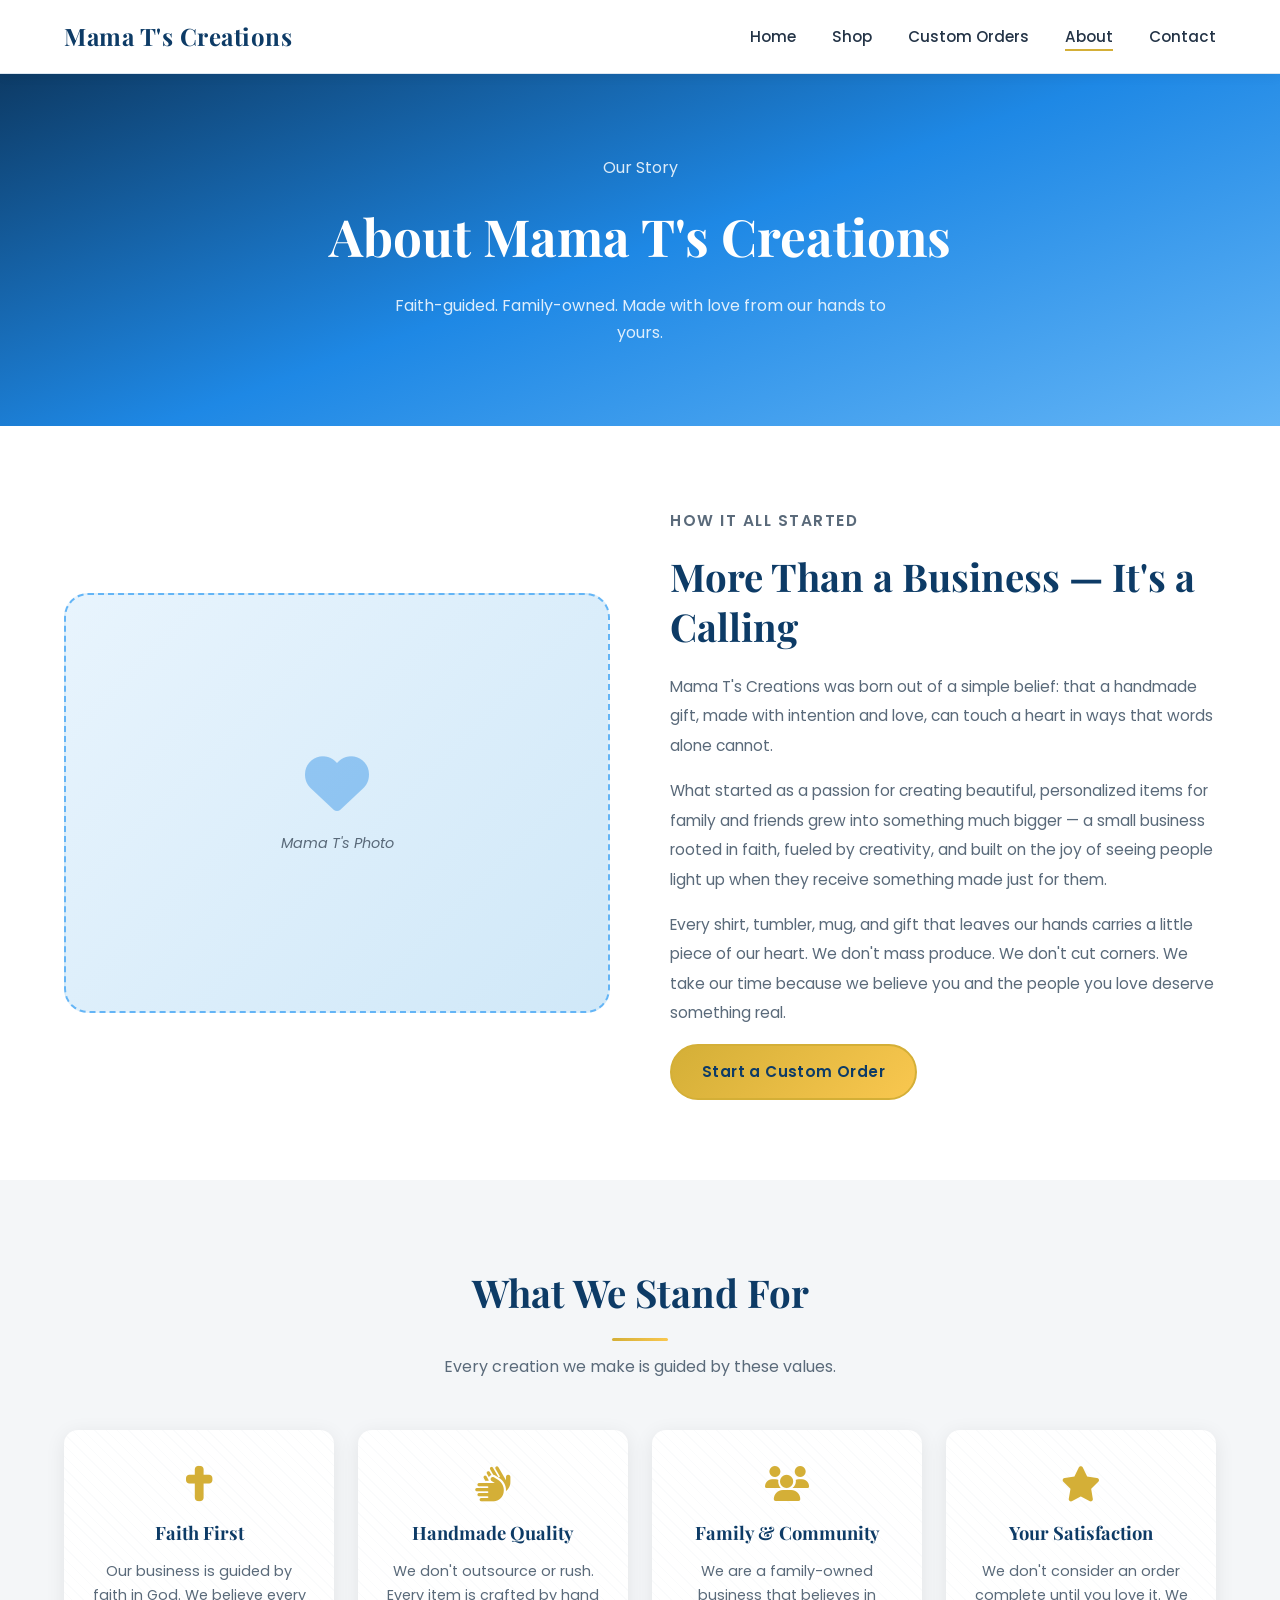
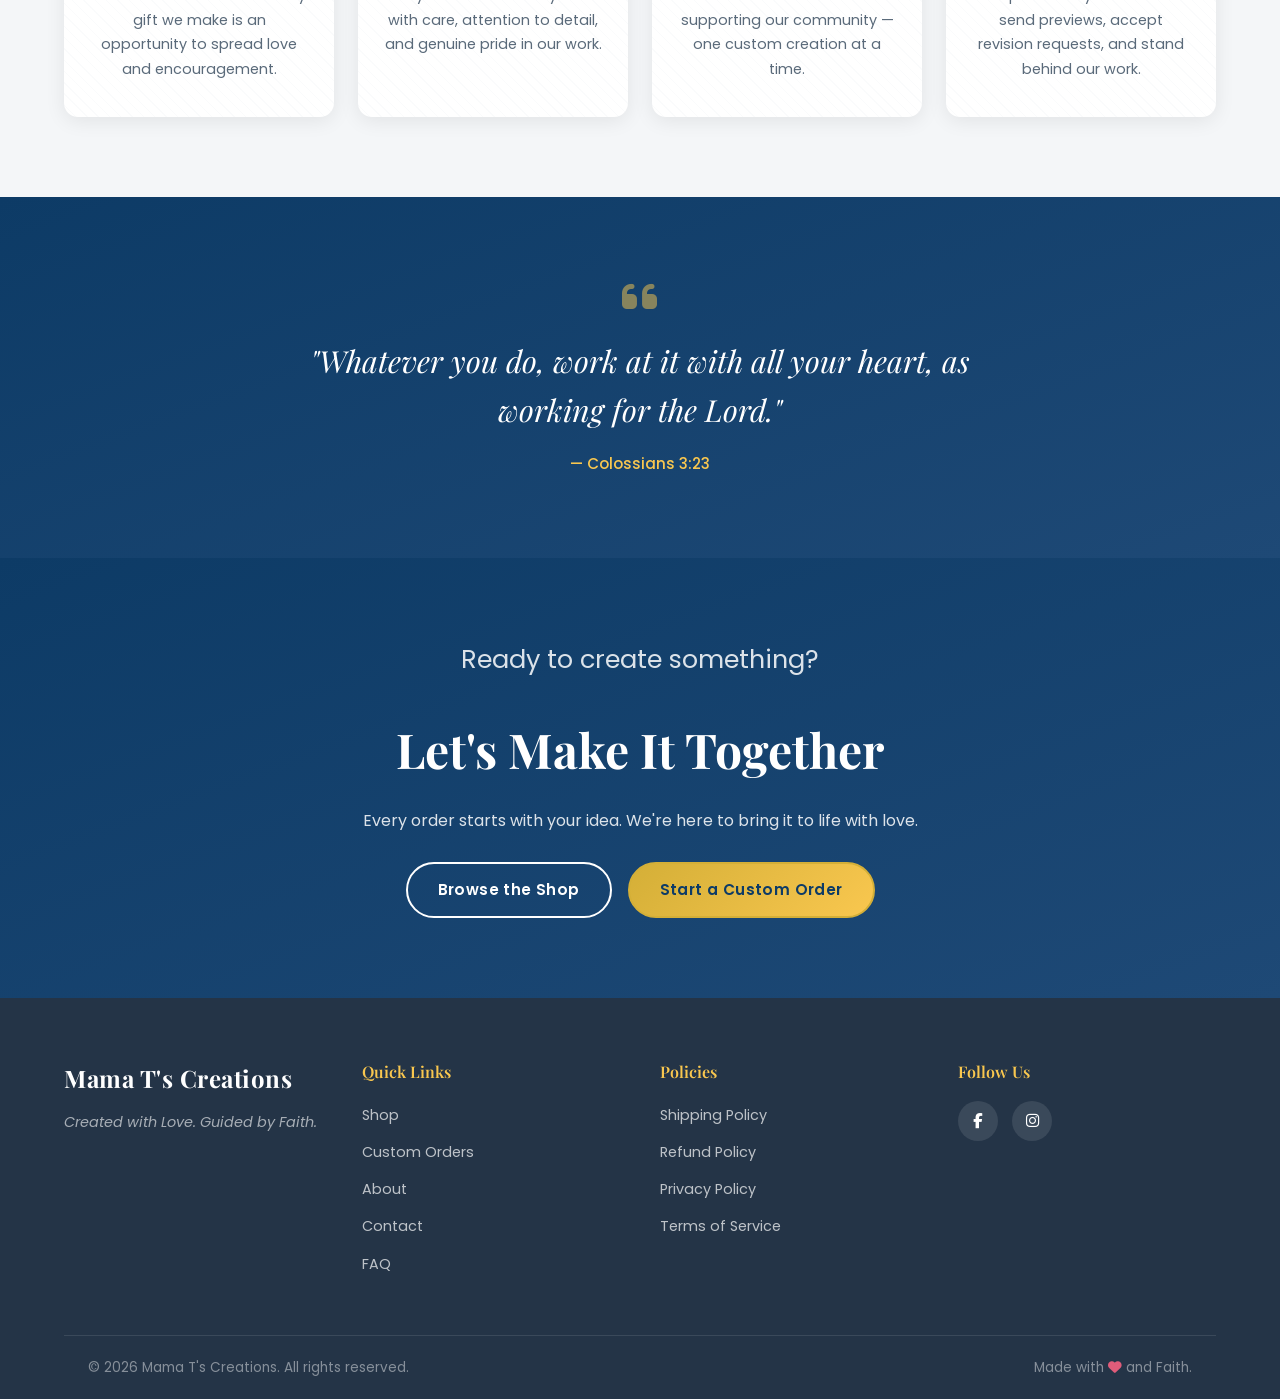
==== commit 9fb60418: "Final site: real products, pricing, Mama T portrait, policy pages, FAQ" ====
--- a/about.html
+++ b/about.html
@@ -35,110 +35,111 @@
     </nav>
   </header>
 
-  <main>
-    <!-- ========== PAGE HERO ========== -->
-    <section class="page-hero">
-      <div class="page-hero-content">
-        <p class="hero-accent">Our Story</p>
-        <h1>About Mama T's Creations</h1>
-        <p>Faith-guided. Family-owned. Made with love from our hands to yours.</p>
+  <!-- ========== PAGE HERO ========== -->
+  <section class="page-hero">
+    <div class="page-hero-content">
+      <p class="hero-accent">Our Story</p>
+      <h1>About Mama T's Creations</h1>
+      <p>Faith-guided. Family-owned. Made with love from our hands to yours.</p>
+    </div>
+  </section>
+
+  <!-- ========== ABOUT STORY SECTION ========== -->
+  <section id="about-story">
+    <div class="container">
+      <div class="about-grid">
+
+        <!-- Story image placeholder -->
+        <div class="about-image">
+          <div class="about-image-placeholder">
+            <i class="fas fa-heart"></i>
+            <p>Mama T's Photo</p>
+          </div>
+        </div>
+
+        <!-- Story text -->
+        <div class="about-text">
+          <p class="section-label">How It All Started</p>
+          <h2>More Than a Business — It's a Calling</h2>
+          <p>
+            Mama T's Creations was born out of a simple belief: that a handmade gift, made with intention and love, can touch a heart in ways that words alone cannot.
+          </p>
+          <p>
+            What started as a passion for creating beautiful, personalized items for family and friends grew into something much bigger — a small business rooted in faith, fueled by creativity, and built on the joy of seeing people light up when they receive something made just for them.
+          </p>
+          <p>
+            Every shirt, tumbler, mug, and gift that leaves our hands carries a little piece of our heart. We don't mass produce. We don't cut corners. We take our time because we believe you and the people you love deserve something real.
+          </p>
+          <a href="custom-orders.html" class="btn btn-primary">Start a Custom Order</a>
+        </div>
+
       </div>
-    </section>
+    </div>
+  </section>
 
-    <!-- ========== ABOUT STORY SECTION ========== -->
-    <section id="about-story">
-      <div class="container">
-        <div class="about-grid">
-      
-         <!-- Mama T's real photo -->
-      <div class="about-image">
-  <img src="assets/images/mama-t-portrait.jpg" alt="Mama T, founder of Mama T's Creations" class="about-photo" />
-</div>
+  <!-- ========== VALUES SECTION ========== -->
+  <section id="about-values">
+    <div class="container">
+      <h2 class="section-title">What We Stand For</h2>
+      <p class="section-subtitle">Every creation we make is guided by these values.</p>
 
-          <!-- Story text -->
-          <div class="about-text">
-            <p class="section-label">How It All Started</p>
-            <h2>More Than a Business — It's a Calling</h2>
-            <p>
-              Mama T's Creations was born out of a simple belief: that a handmade gift, made with intention and love, can touch a heart in ways that words alone cannot.
-            </p>
-            <p>
-              What started as a passion for creating beautiful, personalized items for family and friends grew into something much bigger — a small business rooted in faith, fueled by creativity, and built on the joy of seeing people light up when they receive something made just for them.
-            </p>
-            <p>
-              Every shirt, tumbler, mug, and gift that leaves our hands carries a little piece of our heart. We don't mass produce. We don't cut corners. We take our time because we believe you and the people you love deserve something real.
-            </p>
-            <a href="custom-orders.html" class="btn btn-primary">Start a Custom Order</a>
-          </div>
+      <div class="values-grid">
 
+        <div class="value-card">
+          <i class="fas fa-cross"></i>
+          <h3>Faith First</h3>
+          <p>Our business is guided by faith in God. We believe every gift we make is an opportunity to spread love and encouragement.</p>
+        </div>
+
+        <div class="value-card">
+          <i class="fas fa-hands"></i>
+          <h3>Handmade Quality</h3>
+          <p>We don't outsource or rush. Every item is crafted by hand with care, attention to detail, and genuine pride in our work.</p>
+        </div>
+
+        <div class="value-card">
+          <i class="fas fa-users"></i>
+          <h3>Family & Community</h3>
+          <p>We are a family-owned business that believes in supporting our community — one custom creation at a time.</p>
+        </div>
+
+        <div class="value-card">
+          <i class="fas fa-star"></i>
+          <h3>Your Satisfaction</h3>
+          <p>We don't consider an order complete until you love it. We send previews, accept revision requests, and stand behind our work.</p>
+        </div>
+
+      </div>
+    </div>
+  </section>
+
+  <!-- ========== FAITH QUOTE SECTION ========== -->
+  <section id="about-quote">
+    <div class="container">
+      <div class="faith-quote">
+        <i class="fas fa-quote-left"></i>
+        <blockquote>
+          "Whatever you do, work at it with all your heart, as working for the Lord."
+        </blockquote>
+        <cite>— Colossians 3:23</cite>
+      </div>
+    </div>
+  </section>
+
+  <!-- ========== CTA ========== -->
+  <section id="about-cta">
+    <div class="container">
+      <div class="cta-banner">
+        <p class="hero-accent">Ready to create something?</p>
+        <h2>Let's Make It Together</h2>
+        <p>Every order starts with your idea. We're here to bring it to life with love.</p>
+        <div style="display:flex; gap:16px; justify-content:center; flex-wrap:wrap;">
+          <a href="shop.html" class="btn btn-secondary">Browse the Shop</a>
+          <a href="custom-orders.html" class="btn btn-primary">Start a Custom Order</a>
         </div>
       </div>
-    </section>
-
-    <!-- ========== VALUES SECTION ========== -->
-    <section id="about-values">
-      <div class="container">
-        <h2 class="section-title">What We Stand For</h2>
-        <p class="section-subtitle">Every creation we make is guided by these values.</p>
-
-        <div class="values-grid">
-
-          <div class="value-card">
-            <i class="fas fa-cross"></i>
-            <h3>Faith First</h3>
-            <p>Our business is guided by faith in God. We believe every gift we make is an opportunity to spread love and encouragement.</p>
-          </div>
-
-          <div class="value-card">
-            <i class="fas fa-hands"></i>
-            <h3>Handmade Quality</h3>
-            <p>We don't outsource or rush. Every item is crafted by hand with care, attention to detail, and genuine pride in our work.</p>
-          </div>
-
-          <div class="value-card">
-            <i class="fas fa-users"></i>
-            <h3>Family & Community</h3>
-            <p>We are a family-owned business that believes in supporting our community — one custom creation at a time.</p>
-          </div>
-
-          <div class="value-card">
-            <i class="fas fa-star"></i>
-            <h3>Your Satisfaction</h3>
-            <p>We don't consider an order complete until you love it. We send previews, accept revision requests, and stand behind our work.</p>
-          </div>
-
-        </div>
-      </div>
-    </section>
-
-    <!-- ========== FAITH QUOTE SECTION ========== -->
-    <section id="about-quote">
-      <div class="container">
-        <div class="faith-quote">
-          <i class="fas fa-quote-left"></i>
-          <blockquote>
-            "Whatever you do, work at it with all your heart, as working for the Lord."
-          </blockquote>
-          <cite>— Colossians 3:23</cite>
-        </div>
-      </div>
-    </section>
-
-    <!-- ========== CTA ========== -->
-    <section id="about-cta">
-      <div class="container">
-        <div class="cta-banner">
-          <p class="hero-accent">Ready to create something?</p>
-          <h2>Let's Make It Together</h2>
-          <p>Every order starts with your idea. We're here to bring it to life with love.</p>
-          <div style="display:flex; gap:16px; justify-content:center; flex-wrap:wrap;">
-            <a href="shop.html" class="btn btn-secondary">Browse the Shop</a>
-            <a href="custom-orders.html" class="btn btn-primary">Start a Custom Order</a>
-          </div>
-        </div>
-      </div>
-    </section>
-  </main>
+    </div>
+  </section>
 
   <!-- ========== FOOTER ========== -->
   <footer id="main-footer">
@@ -172,6 +173,7 @@
           <div class="social-icons">
             <a href="#" aria-label="Facebook"><i class="fab fa-facebook-f"></i></a>
             <a href="https://instagram.com/tsmith64068" target="_blank" aria-label="Instagram"><i class="fab fa-instagram"></i></a>
+            <!-- TikTok and Pinterest links to be added when accounts are confirmed -->
           </div>
         </div>
       </div>
--- a/css/style.css
+++ b/css/style.css
@@ -1584,94 +1584,6 @@
   margin-bottom: 12px;
 }
 
-.payment-options {
-  margin-top: 34px;
-  padding: 24px;
-  border-radius: var(--radius-md);
-  background: linear-gradient(160deg, #f8fbff, #eef6fd);
-  border: 1px solid var(--border-light);
-}
-
-.payment-label {
-  font-size: 0.8rem;
-  font-weight: 700;
-  text-transform: uppercase;
-  letter-spacing: 1.4px;
-  color: var(--gold);
-  margin-bottom: 6px;
-}
-
-.payment-options h3 {
-  font-family: var(--font-heading);
-  font-size: 1.25rem;
-  color: var(--soft-navy);
-  margin-bottom: 10px;
-}
-
-.payment-options p {
-  font-size: 0.92rem;
-  color: var(--text-muted);
-  line-height: 1.8;
-}
-
-.payment-links {
-  display: grid;
-  grid-template-columns: repeat(2, minmax(0, 1fr));
-  gap: 12px;
-  margin-top: 18px;
-}
-
-.payment-btn {
-  display: inline-flex;
-  align-items: center;
-  justify-content: center;
-  gap: 10px;
-  width: 100%;
-  padding: 12px 16px;
-  font-size: 0.92rem;
-  border-radius: 16px;
-}
-
-.payment-venmo {
-  color: #008CFF;
-  border-color: #008CFF;
-}
-
-.payment-venmo:hover {
-  background: #008CFF;
-  color: var(--soft-white);
-}
-
-.payment-paypal {
-  color: #003087;
-  border-color: #003087;
-}
-
-.payment-paypal:hover {
-  background: #003087;
-  color: var(--soft-white);
-}
-
-.payment-cashapp {
-  color: #00D632;
-  border-color: #00D632;
-}
-
-.payment-cashapp:hover {
-  background: #00D632;
-  color: var(--soft-navy);
-}
-
-.payment-applepay {
-  color: #111111;
-  border-color: #111111;
-}
-
-.payment-applepay:hover {
-  background: #111111;
-  color: var(--soft-white);
-}
-
 /* Contact form reuses order form styles */
 .contact-form .form-group {
   margin-top: 16px;
@@ -1784,10 +1696,6 @@
   .contact-grid {
     grid-template-columns: 1fr;
     gap: 40px;
-  }
-
-  .payment-links {
-    grid-template-columns: 1fr;
   }
 
   .contact-form-wrapper {
@@ -2437,85 +2345,6 @@
   width: 100%;
   height: 100%;
   object-fit: cover;
-}
-
-.product-img-wrap.preview-placeholder {
-  background:
-    radial-gradient(circle at 20% 20%, rgba(255, 255, 255, 0.95), transparent 26%),
-    radial-gradient(circle at 80% 18%, rgba(249, 199, 79, 0.22), transparent 24%),
-    linear-gradient(135deg, #f7fbff 0%, #e8f4fd 48%, #d8eaf7 100%);
-  border-bottom: 1px solid rgba(13, 59, 102, 0.08);
-  isolation: isolate;
-}
-
-.product-img-wrap.preview-placeholder::before {
-  content: 'Premium Preview';
-  position: absolute;
-  top: 14px;
-  left: 14px;
-  z-index: 2;
-  padding: 7px 12px;
-  border-radius: 999px;
-  background: rgba(13, 59, 102, 0.88);
-  color: var(--soft-white);
-  font-size: 0.7rem;
-  font-weight: 700;
-  letter-spacing: 1px;
-  text-transform: uppercase;
-  box-shadow: 0 10px 20px rgba(13, 59, 102, 0.18);
-}
-
-.product-img-wrap.preview-placeholder::after {
-  content: '';
-  position: absolute;
-  inset: 0;
-  z-index: 1;
-  background:
-    linear-gradient(115deg, transparent 22%, rgba(255, 255, 255, 0.65) 34%, transparent 46%),
-    radial-gradient(circle at 50% 62%, rgba(255, 255, 255, 0.42), transparent 38%);
-  mix-blend-mode: screen;
-  animation: previewShine 5.5s linear infinite;
-  pointer-events: none;
-}
-
-.product-img-wrap.preview-placeholder .product-img {
-  position: relative;
-  z-index: 0;
-  object-fit: contain;
-  padding: 18px;
-  filter: saturate(1.08) contrast(1.04) drop-shadow(0 10px 18px rgba(13, 59, 102, 0.18));
-  transform-origin: center;
-  animation: previewFloat 6s ease-in-out infinite;
-}
-
-.product-card:hover .product-img-wrap.preview-placeholder .product-img {
-  transform: scale(1.04) translateY(-2px);
-}
-
-@keyframes previewFloat {
-  0%, 100% {
-    transform: translateY(0) scale(1);
-  }
-  50% {
-    transform: translateY(-8px) scale(1.025);
-  }
-}
-
-@keyframes previewShine {
-  0% {
-    transform: translateX(-70%) skewX(-10deg);
-    opacity: 0;
-  }
-  15% {
-    opacity: 0.9;
-  }
-  45% {
-    opacity: 0.75;
-  }
-  100% {
-    transform: translateX(70%) skewX(-10deg);
-    opacity: 0;
-  }
 }
 
 /* ============================================
@@ -2822,18 +2651,4 @@
     stroke-dashoffset: 0;
     opacity: 0.5;
   }
-}
-
-/* ========== ABOUT PAGE — REAL PHOTO ========== */
-.about-photo {
-  width: 100%;
-  height: auto;
-  border-radius: var(--radius-lg);
-  box-shadow: var(--card-shadow);
-}
-
-@media (max-width: 768px) {
-  .about-photo {
-    height: auto;
-  }
 }
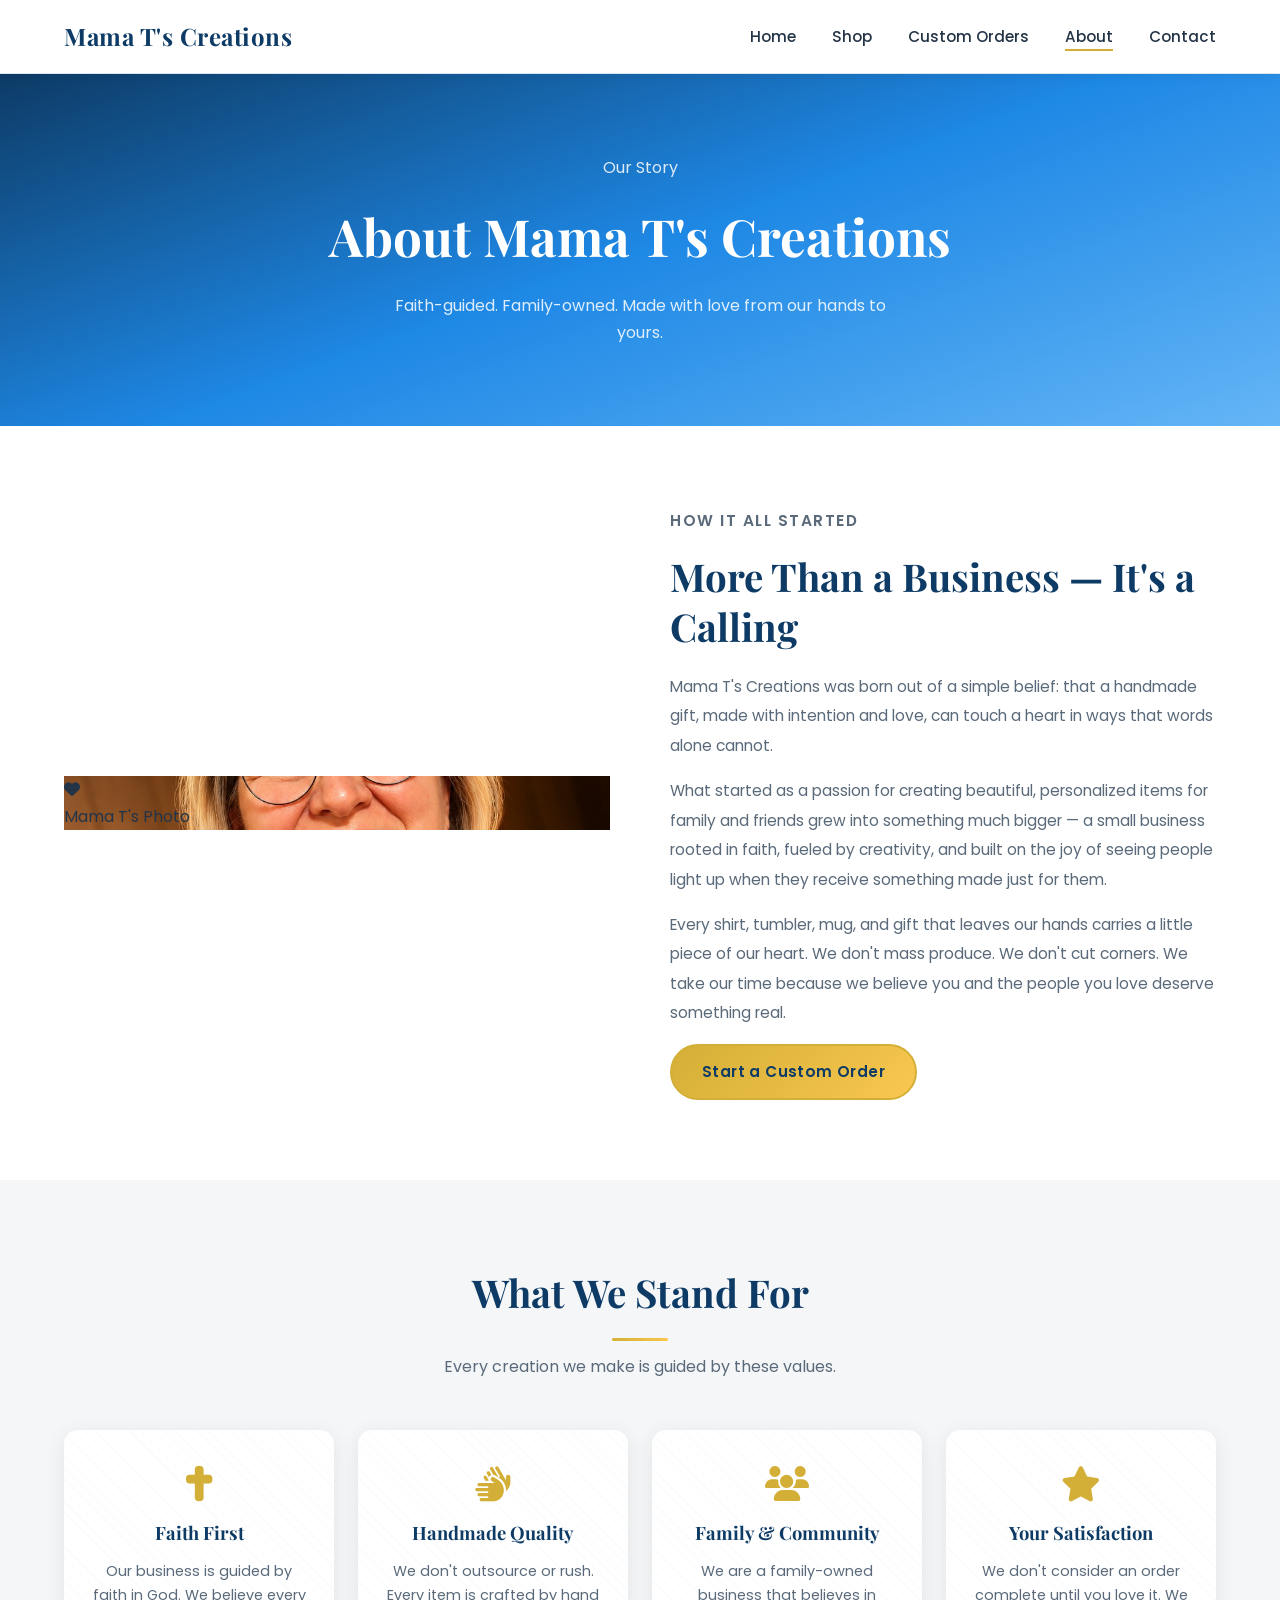
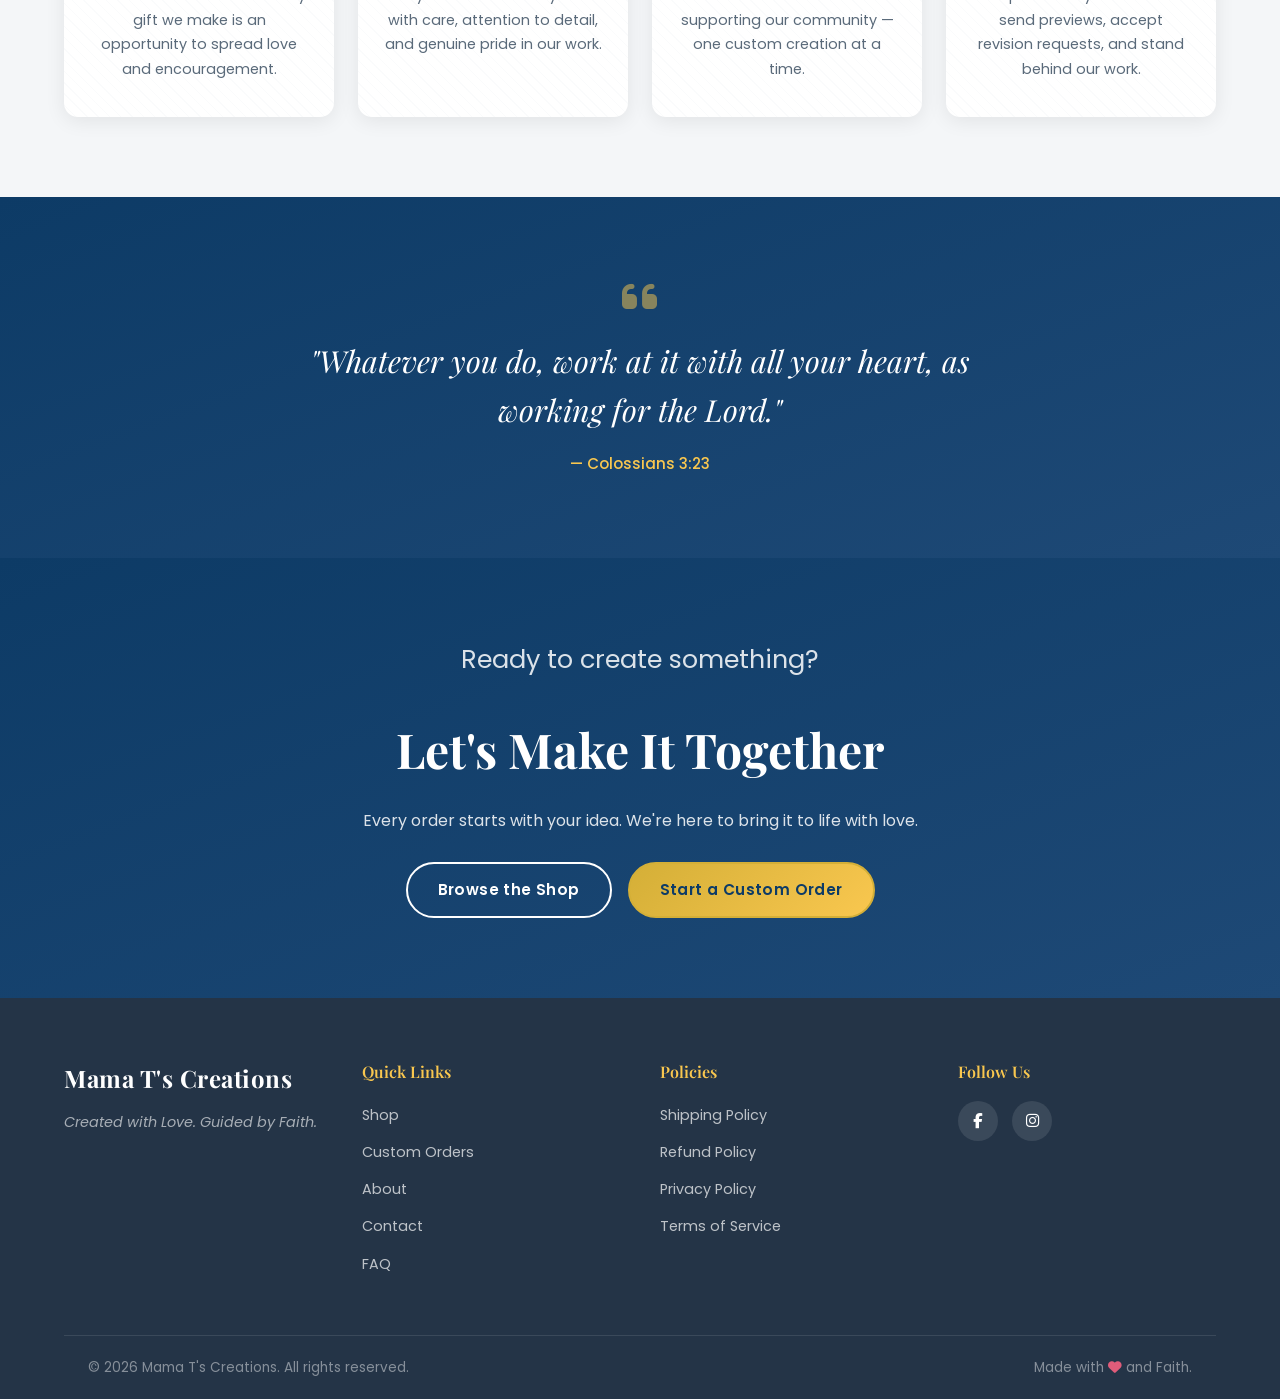
==== commit 372a1d86: "addd photos" ====
--- a/about.html
+++ b/about.html
@@ -51,7 +51,7 @@
 
         <!-- Story image placeholder -->
         <div class="about-image">
-          <div class="about-image-placeholder">
+          <div class="about-image" style="background-image: url('assets/images/mama-t-portrait.jpg'); background-size: cover; background-position: center;">
             <i class="fas fa-heart"></i>
             <p>Mama T's Photo</p>
           </div>
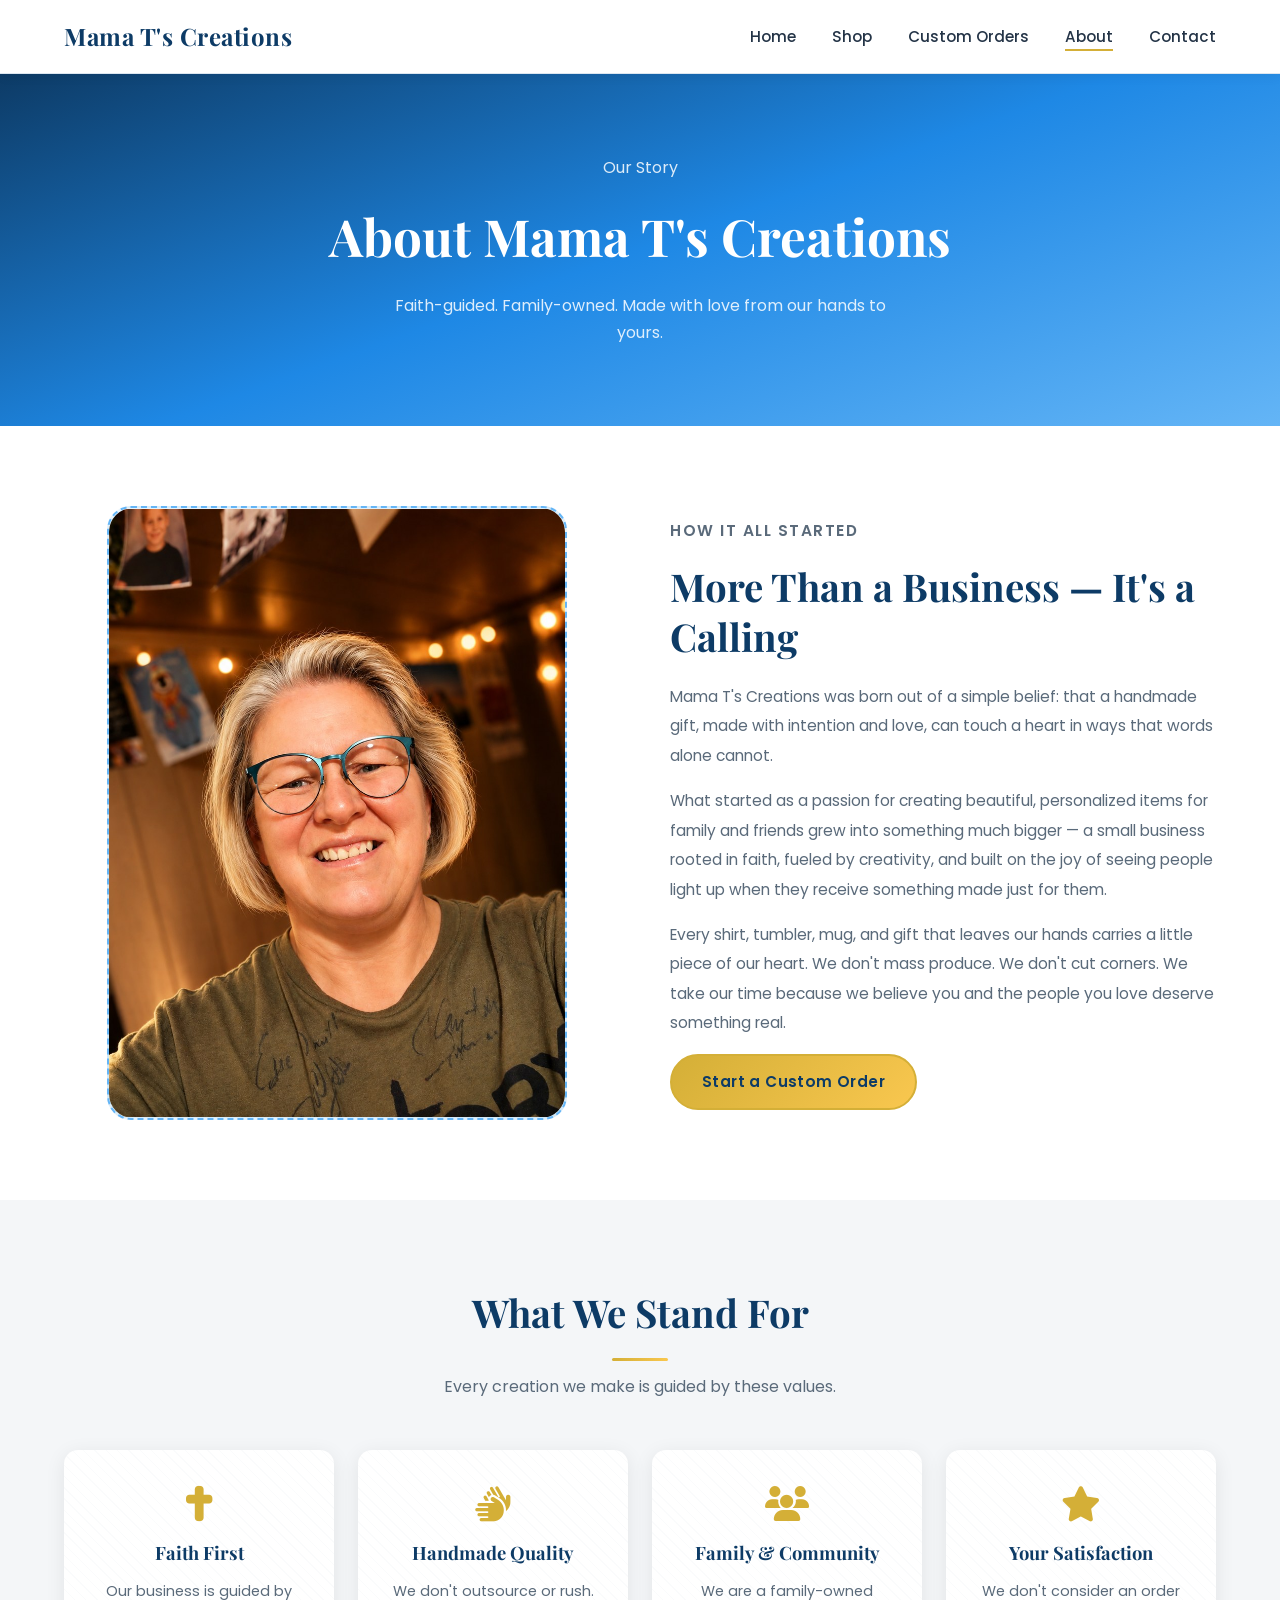
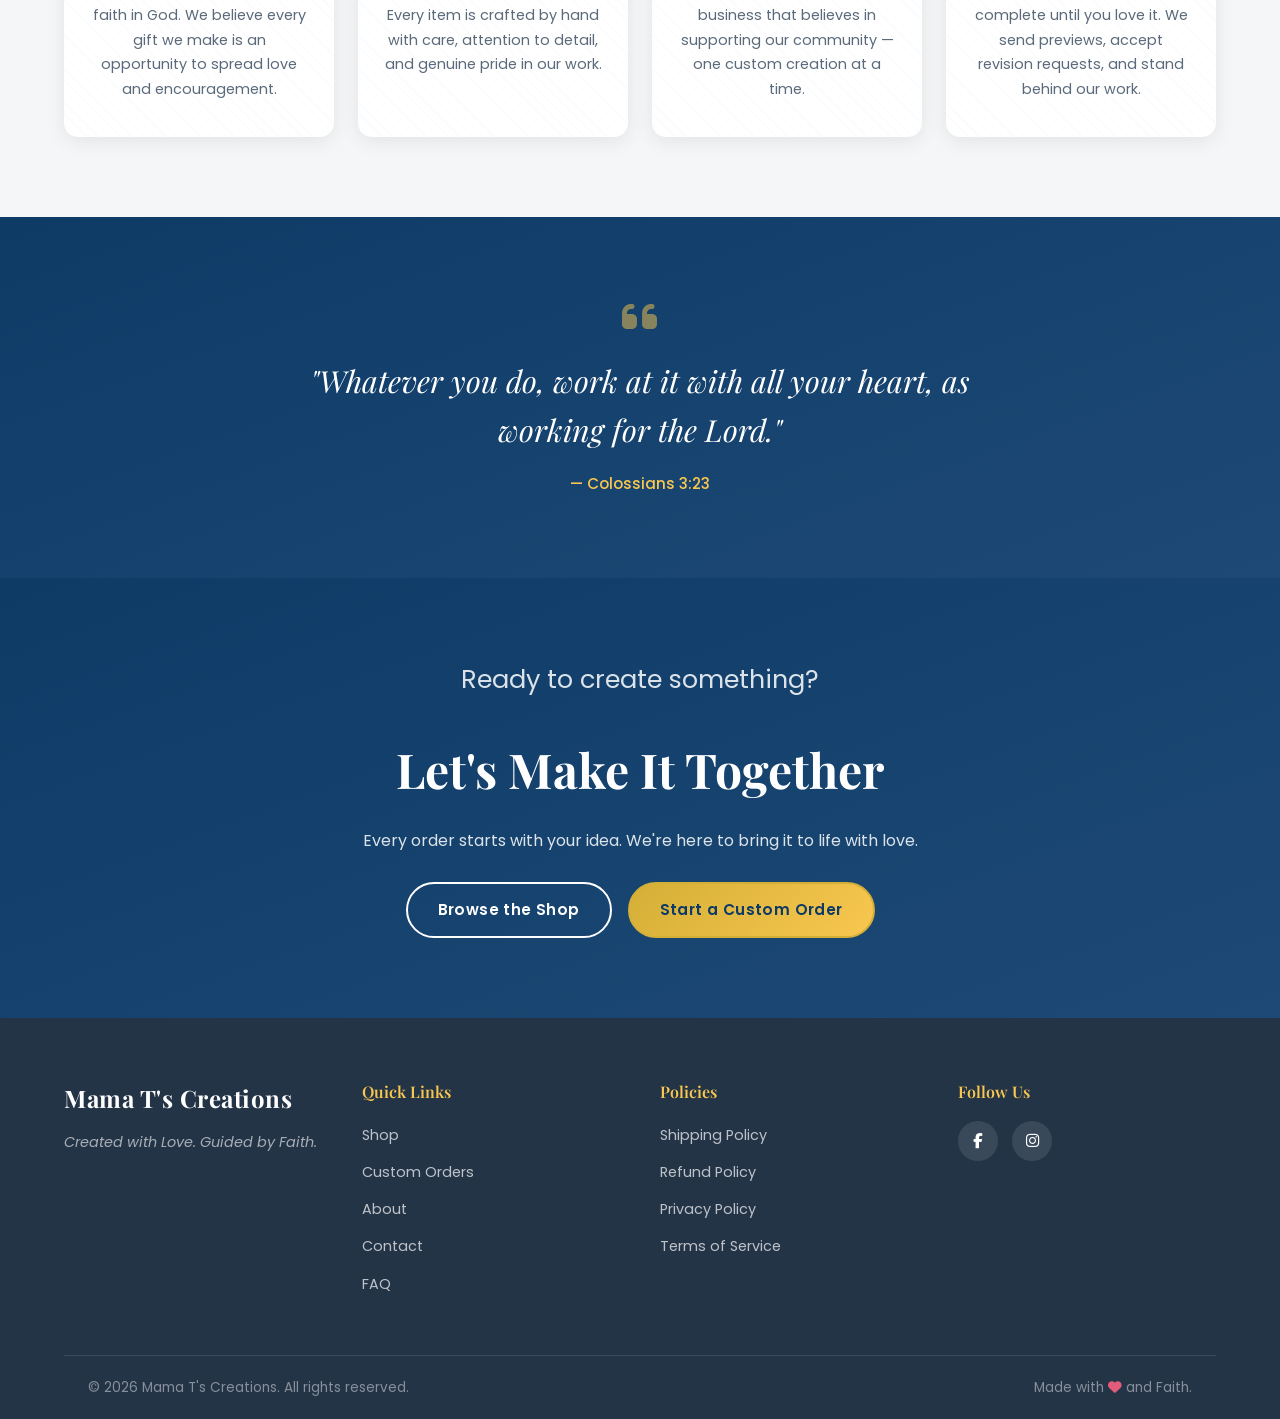
==== commit d9333bac: "work on about page and style.css" ====
--- a/about.html
+++ b/about.html
@@ -50,8 +50,9 @@
       <div class="about-grid">
 
         <!-- Story image placeholder -->
-        <div class="about-image">
-          <div class="about-image" style="background-image: url('assets/images/mama-t-portrait.jpg'); background-size: cover; background-position: center;">
+        <div class="about-image-placeholder">
+          <img src="assets/images/mama-t-portrait.jpg" alt="Mama T portrait" loading="lazy" />
+          <div class="placeholder">
             <i class="fas fa-heart"></i>
             <p>Mama T's Photo</p>
           </div>
--- a/css/style.css
+++ b/css/style.css
@@ -87,6 +87,20 @@
   color: var(--soft-navy);
   text-align: center;
   margin-bottom: 12px;
+  position: relative;
+  padding-bottom: 16px;
+}
+
+.section-title::after {
+  content: '';
+  position: absolute;
+  bottom: 0;
+  left: 50%;
+  transform: translateX(-50%);
+  width: 56px;
+  height: 3px;
+  border-radius: 3px;
+  background: linear-gradient(90deg, var(--gold), var(--warm-gold));
 }
 
 .section-subtitle {
@@ -122,7 +136,7 @@
 .btn-primary:hover {
   background: linear-gradient(135deg, var(--warm-gold), var(--gold));
   transform: translateY(-2px);
-  box-shadow: 0 6px 20px rgba(212, 175, 55, 0.4);
+  box-shadow: 0 8px 24px rgba(212, 175, 55, 0.38);
 }
 
 .btn-secondary {
@@ -147,6 +161,10 @@
   background: var(--deep-blue);
   color: var(--soft-white);
   transform: translateY(-2px);
+}
+
+.btn:active {
+  transform: translateY(0) scale(0.98);
 }
 
 /* ============================================
@@ -536,6 +554,13 @@
   text-align: center;
   transition: var(--transition);
   border: 1px solid var(--border-light);
+  background-image: repeating-linear-gradient(
+    45deg,
+    rgba(13, 59, 102, 0.02) 0px,
+    rgba(13, 59, 102, 0.02) 1px,
+    transparent 1px,
+    transparent 8px
+  );
 }
 
 .category-card:hover {
@@ -589,6 +614,13 @@
   position: relative;
   box-shadow: var(--card-shadow);
   transition: var(--transition);
+  background-image: repeating-linear-gradient(
+    45deg,
+    rgba(13, 59, 102, 0.02) 0px,
+    rgba(13, 59, 102, 0.02) 1px,
+    transparent 1px,
+    transparent 8px
+  );
 }
 
 .process-step:hover {
@@ -850,6 +882,7 @@
 #main-header.scrolled {
   box-shadow: 0 4px 20px rgba(0, 0, 0, 0.12);
 }
+
 /* ============================================
    PAGE HERO BANNER (inner pages)
 ============================================ */
@@ -969,6 +1002,13 @@
   box-shadow: var(--card-shadow);
   transition: var(--transition);
   border: 1px solid var(--border-light);
+  background-image: repeating-linear-gradient(
+    45deg,
+    rgba(13, 59, 102, 0.02) 0px,
+    rgba(13, 59, 102, 0.02) 1px,
+    transparent 1px,
+    transparent 8px
+  );
 }
 
 .product-card:hover {
@@ -1067,6 +1107,7 @@
 .cta-banner .hero-accent {
   font-size: 1.6rem;
 }
+
 /* ============================================
    CUSTOM ORDER PAGE — MINI STEPS
 ============================================ */
@@ -1167,6 +1208,13 @@
   padding: 28px;
   margin-bottom: 24px;
   background: var(--cloud-gray);
+  background-image: repeating-linear-gradient(
+    45deg,
+    rgba(13, 59, 102, 0.02) 0px,
+    rgba(13, 59, 102, 0.02) 1px,
+    transparent 1px,
+    transparent 8px
+  );
 }
 
 .form-fieldset legend {
@@ -1347,8 +1395,9 @@
     max-width: 100%;
   }
 }
-/* ============================================
-   ABOUT PAGE
+
+/* ============================================
+   ABOUT PAGE — FULL SIZE PHOTO DISPLAY
 ============================================ */
 #about-story {
   padding: var(--section-padding);
@@ -1362,28 +1411,69 @@
   align-items: center;
 }
 
+/* Photo container — full size display */
 .about-image-placeholder {
+  position: relative;
+  width: 100%;
+  height: 100%;
+  aspect-ratio: 3 / 4;
+  max-width: 460px;
+  margin-inline: auto;
+  min-height: 500px;
+  border-radius: var(--radius-lg);
+  overflow: hidden;
+  border: 2px dashed var(--sky-blue);
   background: linear-gradient(135deg, #e8f4fd, #d0e8f8);
-  border-radius: var(--radius-lg);
-  height: 420px;
+}
+
+/* Placeholder state */
+.about-image-placeholder .placeholder {
+  position: absolute;
+  inset: 0;
+  width: 100%;
+  height: 100%;
   display: flex;
   flex-direction: column;
   align-items: center;
   justify-content: center;
   gap: 16px;
   color: var(--deep-blue);
-  border: 2px dashed var(--sky-blue);
-}
-
-.about-image-placeholder i {
+  z-index: 1;
+}
+
+.about-image-placeholder .placeholder i {
   font-size: 4rem;
   opacity: 0.4;
 }
 
-.about-image-placeholder p {
+.about-image-placeholder .placeholder p {
   font-size: 0.9rem;
   color: var(--text-muted);
   font-style: italic;
+  margin: 0;
+}
+
+/* Actual image — FULL SIZE DISPLAY */
+.about-image-placeholder img {
+  position: absolute;
+  inset: 0;
+  width: 100%;
+  height: 100%;
+  object-fit: contain;
+  object-position: center;
+  display: block;
+  border-radius: var(--radius-lg);
+  z-index: 2;
+}
+
+/* Hide placeholder when image is present */
+.about-image-placeholder img ~ .placeholder {
+  display: none;
+}
+
+/* Remove dashed border when image is present */
+.about-image-placeholder img {
+  border: none !important;
 }
 
 .section-label {
@@ -1410,7 +1500,20 @@
   margin-bottom: 16px;
 }
 
-/* Values */
+@media (max-width: 768px) {
+  .about-grid {
+    grid-template-columns: 1fr;
+    gap: 32px;
+  }
+
+  .about-image-placeholder {
+    min-height: 350px;
+  }
+}
+
+/* ============================================
+   VALUES SECTION (About page)
+============================================ */
 #about-values {
   padding: var(--section-padding);
   background: var(--cloud-gray);
@@ -1429,6 +1532,13 @@
   text-align: center;
   box-shadow: var(--card-shadow);
   transition: var(--transition);
+  background-image: repeating-linear-gradient(
+    45deg,
+    rgba(13, 59, 102, 0.02) 0px,
+    rgba(13, 59, 102, 0.02) 1px,
+    transparent 1px,
+    transparent 8px
+  );
 }
 
 .value-card:hover {
@@ -1491,7 +1601,7 @@
   font-weight: 500;
 }
 
-/* About CTA reuses #shop-cta styles */
+/* About CTA */
 #about-cta {
   padding: var(--section-padding);
   background: linear-gradient(160deg, var(--soft-navy) 0%, #1E4976 100%);
@@ -1584,7 +1694,7 @@
   margin-bottom: 12px;
 }
 
-/* Contact form reuses order form styles */
+/* Contact form */
 .contact-form .form-group {
   margin-top: 16px;
 }
@@ -1594,6 +1704,24 @@
   border-radius: var(--radius-md);
   padding: 36px;
   border: 1px solid var(--border-light);
+  background-image: repeating-linear-gradient(
+    45deg,
+    rgba(13, 59, 102, 0.02) 0px,
+    rgba(13, 59, 102, 0.02) 1px,
+    transparent 1px,
+    transparent 8px
+  );
+}
+
+@media (max-width: 768px) {
+  .contact-grid {
+    grid-template-columns: 1fr;
+    gap: 40px;
+  }
+
+  .contact-form-wrapper {
+    padding: 24px;
+  }
 }
 
 /* ============================================
@@ -1680,28 +1808,6 @@
   margin-top: 8px;
 }
 
-/* ============================================
-   MOBILE — ABOUT & CONTACT
-============================================ */
-@media (max-width: 768px) {
-  .about-grid {
-    grid-template-columns: 1fr;
-    gap: 32px;
-  }
-
-  .about-image-placeholder {
-    height: 260px;
-  }
-
-  .contact-grid {
-    grid-template-columns: 1fr;
-    gap: 40px;
-  }
-
-  .contact-form-wrapper {
-    padding: 24px;
-  }
-}
 /* ============================================
    FINAL POLISH & UTILITY CLASSES
 ============================================ */
@@ -1776,6 +1882,7 @@
     font-size: 12pt;
   }
 }
+
 /* ========== BACK TO TOP BUTTON ========== */
 .back-to-top {
   position: fixed;
@@ -1869,6 +1976,7 @@
 .price-pill.best-value {
   border-color: var(--gold);
   background: linear-gradient(135deg, #fffbf0, #fff8e1);
+  position: relative;
 }
 
 .price-pill.best-value i,
@@ -1876,658 +1984,10 @@
   color: var(--gold);
 }
 
-.best-value-tag {
-  background: var(--gold);
-  color: var(--soft-navy);
-  font-size: 0.72rem !important;
-  font-weight: 700 !important;
-  padding: 3px 10px;
-  border-radius: 50px;
-}
-
-/* ============================================
-   FEATURED PRODUCT CARD
-============================================ */
-.product-card-featured {
-  border: 2px solid var(--gold) !important;
-  position: relative;
-}
-
-.product-featured-ribbon {
-  position: absolute;
-  top: 14px;
-  right: -1px;
-  background: linear-gradient(135deg, var(--gold), var(--warm-gold));
-  color: var(--soft-navy);
-  font-size: 0.75rem;
-  font-weight: 700;
-  padding: 5px 14px;
-  border-radius: 4px 0 0 4px;
-  letter-spacing: 0.5px;
-}
-
-.price-note {
-  font-size: 0.78rem;
-  color: var(--text-muted);
-  font-weight: 400;
-  margin-left: 4px;
-}
-
-/* ============================================
-   PRICING SUMMARY TABLE
-============================================ */
-#pricing-summary {
-  padding: var(--section-padding);
-  background: var(--cloud-gray);
-}
-
-.pricing-table-wrapper {
-  max-width: 700px;
-  margin: 0 auto;
-}
-
-.pricing-table {
-  width: 100%;
-  border-collapse: collapse;
-  background: var(--soft-white);
-  border-radius: var(--radius-md);
-  overflow: hidden;
-  box-shadow: var(--card-shadow);
-}
-
-.pricing-table thead {
-  background: linear-gradient(135deg, var(--soft-navy), #1E4976);
-  color: var(--soft-white);
-}
-
-.pricing-table th {
-  padding: 16px 20px;
-  font-family: var(--font-heading);
-  font-size: 0.95rem;
-  font-weight: 600;
-  text-align: left;
-  letter-spacing: 0.5px;
-}
-
-.pricing-table td {
-  padding: 14px 20px;
-  font-size: 0.93rem;
-  color: var(--text-dark);
-  border-bottom: 1px solid var(--border-light);
-}
-
-.pricing-table td i {
-  color: var(--deep-blue);
-  margin-right: 8px;
-  width: 16px;
-}
-
-.pricing-table tr:last-child td {
-  border-bottom: none;
-}
-
-.pricing-table tr:hover td {
-  background: var(--cloud-gray);
-}
-
-.table-highlight td {
-  background: linear-gradient(135deg, #fffbf0, #fff8e1);
-  font-weight: 600;
-  color: var(--soft-navy);
-}
-
-.table-highlight:hover td {
-  background: linear-gradient(135deg, #fff8e1, #fef3c7) !important;
-}
-
-.pricing-note {
-  margin-top: 16px;
-  font-size: 0.88rem;
-  color: var(--text-muted);
-  text-align: center;
-  display: flex;
-  align-items: center;
-  justify-content: center;
-  gap: 6px;
-  flex-wrap: wrap;
-}
-
-.pricing-note i {
-  color: var(--deep-blue);
-}
-
-.pricing-note a {
-  color: var(--deep-blue);
-  font-weight: 500;
-}
-
-.pricing-note a:hover {
-  text-decoration: underline;
-}
-
-/* Pricing table mobile */
-@media (max-width: 600px) {
-  .pricing-table th,
-  .pricing-table td {
-    padding: 12px 14px;
-    font-size: 0.85rem;
-  }
-
-  .pricing-highlight-bar {
-    gap: 10px;
-  }
-
-  .price-pill {
-    min-width: 120px;
-    padding: 12px 16px;
-  }
-}
-
-/* ============================================
-   PRICING SNAPSHOT (Homepage)
-============================================ */
-#price-snapshot {
-  padding: var(--section-padding);
-  background: var(--cloud-gray);
-}
-
-.price-snapshot-grid {
-  display: grid;
-  grid-template-columns: repeat(auto-fit, minmax(140px, 1fr));
-  gap: 16px;
-  max-width: 900px;
-  margin: 0 auto;
-}
-
-.price-snap-card {
-  background: var(--soft-white);
-  border-radius: var(--radius-md);
-  padding: 24px 16px;
-  text-align: center;
-  border: 1px solid var(--border-light);
-  transition: var(--transition);
-  position: relative;
-}
-
-.price-snap-card:hover {
-  transform: translateY(-4px);
-  box-shadow: var(--hover-shadow);
-  border-color: var(--sky-blue);
-}
-
-.price-snap-card i {
-  font-size: 1.8rem;
-  color: var(--deep-blue);
-  margin-bottom: 10px;
-  display: block;
-}
-
-.price-snap-card h3 {
-  font-family: var(--font-heading);
-  font-size: 0.95rem;
-  color: var(--soft-navy);
-  margin-bottom: 8px;
-}
-
-.snap-price {
-  font-size: 1.5rem;
-  font-weight: 700;
-  color: var(--soft-navy);
-  font-family: var(--font-heading);
-  margin: 0;
-}
-
-.featured-snap {
-  border: 2px solid var(--gold) !important;
-  background: linear-gradient(135deg, #fffbf0, #fff8e1);
-}
-
-.featured-snap i,
-.featured-snap .snap-price {
-  color: var(--gold);
-}
-
-.snap-badge {
-  display: inline-block;
-  background: linear-gradient(135deg, var(--gold), var(--warm-gold));
-  color: var(--soft-navy);
-  font-size: 0.68rem;
-  font-weight: 700;
-  padding: 3px 10px;
-  border-radius: 50px;
-  margin-top: 6px;
-  letter-spacing: 0.3px;
-}
-
-@media (max-width: 480px) {
-  .price-snapshot-grid {
-    grid-template-columns: repeat(3, 1fr);
-    gap: 10px;
-  }
-
-  .price-snap-card {
-    padding: 16px 8px;
-  }
-
-  .snap-price {
-    font-size: 1.2rem;
-  }
-}
-
-/* ============================================
-   FAQ PAGE
-============================================ */
-#faq-section {
-  padding: var(--section-padding);
-  background: var(--soft-white);
-}
-
-.faq-wrapper {
-  max-width: 820px;
-  margin: 0 auto;
-}
-
-.faq-category {
-  margin-bottom: 48px;
-}
-
-.faq-category h2 {
-  font-family: var(--font-heading);
-  font-size: 1.4rem;
-  color: var(--soft-navy);
-  margin-bottom: 20px;
-  padding-bottom: 12px;
-  border-bottom: 2px solid var(--border-light);
-  display: flex;
-  align-items: center;
-  gap: 10px;
-}
-
-.faq-category h2 i {
-  color: var(--deep-blue);
-  font-size: 1.2rem;
-}
-
-.faq-item {
-  border: 1px solid var(--border-light);
-  border-radius: var(--radius-sm);
-  margin-bottom: 10px;
-  overflow: hidden;
-  background: var(--soft-white);
-}
-
-.faq-question {
-  width: 100%;
-  background: none;
-  border: none;
-  padding: 18px 20px;
-  font-family: var(--font-body);
-  font-size: 0.97rem;
-  font-weight: 600;
-  color: var(--text-dark);
-  cursor: pointer;
-  display: flex;
-  align-items: center;
-  justify-content: space-between;
-  gap: 12px;
-  text-align: left;
-  transition: var(--transition);
-}
-
-.faq-question:hover {
-  background: var(--cloud-gray);
-  color: var(--soft-navy);
-}
-
-.faq-question i {
-  color: var(--deep-blue);
-  font-size: 0.85rem;
-  transition: transform 0.3s ease;
-  flex-shrink: 0;
-}
-
-.faq-question.open i {
-  transform: rotate(180deg);
-}
-
-.faq-answer {
-  display: none;
-  padding: 0 20px 18px;
-  font-size: 0.93rem;
-  color: var(--text-muted);
-  line-height: 1.8;
-  border-top: 1px solid var(--border-light);
-}
-
-.faq-answer.open {
-  display: block;
-}
-
-.faq-answer p {
-  margin: 14px 0 0;
-}
-
-.faq-answer a {
-  color: var(--deep-blue);
-  font-weight: 500;
-}
-
-.faq-answer a:hover {
-  text-decoration: underline;
-}
-
-.faq-cta {
-  text-align: center;
-  background: linear-gradient(160deg, var(--soft-navy), #1E4976);
-  border-radius: var(--radius-lg);
-  padding: 56px 32px;
-  margin-top: 48px;
-}
-
-.faq-cta h2 {
-  font-family: var(--font-heading);
-  font-size: clamp(1.8rem, 3vw, 2.4rem);
-  color: var(--soft-white);
-  margin-bottom: 12px;
-}
-
-.faq-cta p {
-  color: rgba(255, 255, 255, 0.8);
-  margin-bottom: 24px;
-}
-
-/* ============================================
-   LEGAL / POLICY PAGES
-============================================ */
-#legal-section {
-  padding: var(--section-padding);
-  background: var(--soft-white);
-}
-
-.legal-wrapper {
-  max-width: 780px;
-  margin: 0 auto;
-}
-
-.legal-intro {
-  font-size: 1.02rem;
-  color: var(--text-dark);
-  line-height: 1.9;
-  margin-bottom: 36px;
-  padding-bottom: 28px;
-  border-bottom: 1px solid var(--border-light);
-}
-
-.legal-wrapper h2 {
-  font-family: var(--font-heading);
-  font-size: 1.25rem;
-  color: var(--soft-navy);
-  margin: 36px 0 12px;
-}
-
-.legal-wrapper h2:first-of-type {
-  margin-top: 0;
-}
-
-.legal-wrapper p {
-  font-size: 0.95rem;
-  color: var(--text-muted);
-  line-height: 1.9;
-  margin-bottom: 14px;
-}
-
-.legal-wrapper a {
-  color: var(--deep-blue);
-  font-weight: 500;
-}
-
-.legal-wrapper a:hover {
-  text-decoration: underline;
-}
-
-.legal-list {
-  list-style: none;
-  margin: 4px 0 16px 0;
-}
-
-.legal-list li {
-  font-size: 0.95rem;
-  color: var(--text-muted);
-  line-height: 1.8;
-  padding: 6px 0 6px 26px;
-  position: relative;
-}
-
-.legal-list li::before {
-  content: '\f058';
-  font-family: 'Font Awesome 6 Free';
-  font-weight: 900;
-  position: absolute;
-  left: 0;
-  color: var(--deep-blue);
-  font-size: 0.82rem;
-  top: 8px;
-}
-
-/* ============================================
-   MANAGE / UPDATE FORM — field hint text
-============================================ */
-.field-hint {
-  font-size: 0.78rem;
-  color: var(--text-muted);
-  margin-top: 6px;
-  font-style: italic;
-}
-
-/* ============================================
-   REAL PRODUCT IMAGES
-============================================ */
-.product-img-wrap {
-  overflow: hidden;
-  height: 240px;
-  background: linear-gradient(135deg, #e8f4fd, #d0e8f8);
-  position: relative;
-}
-
-.product-img {
-  width: 100%;
-  height: 240px;
-  object-fit: cover;
-  display: block;
-  transition: transform 0.4s ease;
-}
-
-.product-card:hover .product-img {
-  transform: scale(1.04);
-}
-
-.product-img-wrap img[src$=".svg"] {
-  width: 100%;
-  height: 100%;
-  object-fit: cover;
-}
-
-/* ============================================
-   WORK GALLERY — homepage featured section
-============================================ */
-#gallery {
-  padding: var(--section-padding);
-  background: var(--soft-white);
-}
-
-.gallery-grid {
-  display: grid;
-  grid-template-columns: repeat(auto-fit, minmax(260px, 1fr));
-  gap: 16px;
-}
-
-.gallery-item {
-  border-radius: var(--radius-md);
-  overflow: hidden;
-  position: relative;
-  box-shadow: var(--card-shadow);
-  transition: var(--transition);
-}
-
-.gallery-item:hover {
-  transform: translateY(-4px);
-  box-shadow: var(--hover-shadow);
-}
-
-.gallery-item img {
-  width: 100%;
-  height: 280px;
-  object-fit: cover;
-  display: block;
-}
-
-.gallery-item-label {
-  position: absolute;
-  bottom: 0;
-  left: 0;
-  right: 0;
-  background: linear-gradient(transparent, rgba(13,59,102,0.85));
-  color: white;
-  padding: 24px 14px 12px;
-  font-size: 0.88rem;
-  font-weight: 600;
-  font-family: var(--font-heading);
-}
-
-/* ============================================================
-   PREMIUM SIGNATURE SYSTEM
-   Language: the physical craft of the products themselves —
-   stitching, fabric tags, hand-finished seams. Used with
-   restraint at section boundaries and on price/value badges,
-   not scattered everywhere.
-================================================================ */
-
-/* ---------- Refined button hover (lift + warm glow, no gimmicks) ---------- */
-.btn-primary:hover {
-  box-shadow: 0 8px 24px rgba(212, 175, 55, 0.38);
-}
-
-.btn:active {
-  transform: translateY(0) scale(0.98);
-}
-
-/* ---------- Section title gold accent ---------- */
-.section-title {
-  position: relative;
-  padding-bottom: 16px;
-}
-
-.section-title::after {
-  content: '';
-  position: absolute;
-  bottom: 0;
-  left: 50%;
-  transform: translateX(-50%);
-  width: 56px;
-  height: 3px;
-  border-radius: 3px;
-  background: linear-gradient(90deg, var(--gold), var(--warm-gold));
-}
-
-/* ---------- Eyebrow / kicker label ---------- */
-.eyebrow-tag {
-  display: inline-flex;
-  align-items: center;
-  gap: 9px;
-  font-size: 0.8rem;
-  font-weight: 700;
-  letter-spacing: 1.6px;
-  text-transform: uppercase;
-  color: var(--gold);
-  margin-bottom: 14px;
-}
-
-.eyebrow-tag i {
-  font-size: 0.72rem;
-}
-
-.eyebrow-tag::after {
-  content: '';
-  width: 30px;
-  height: 1px;
-  background: var(--gold);
-  opacity: 0.55;
-}
-
-/* ---------- Stitched seam divider ----------
-   A dashed thread line with a small circular
-   medallion — marks a transition the way a seam
-   marks where two pieces of fabric are joined. */
-.stitch-divider {
-  position: relative;
-  height: 48px;
-  margin: 0;
-  overflow: visible;
-}
-
-.stitch-divider svg {
-  position: absolute;
-  top: 50%;
-  left: 0;
-  width: 100%;
-  height: 1px;
-  overflow: visible;
-  transform: translateY(-50%);
-}
-
-.stitch-divider .stitch-line {
-  stroke: var(--gold);
-  stroke-width: 2;
-  stroke-dasharray: 9 7;
-  fill: none;
-  opacity: 0.5;
-  stroke-dashoffset: 0;
-  transition: stroke-dashoffset 1.1s ease;
-}
-
-.stitch-divider.stitch-animate .stitch-line {
-  animation: stitchDraw 1.4s ease forwards;
-}
-
-@keyframes stitchDraw {
-  from { stroke-dashoffset: 1400; opacity: 0; }
-  to   { stroke-dashoffset: 0; opacity: 0.5; }
-}
-
-.stitch-medallion {
-  position: absolute;
-  top: 50%;
-  left: 50%;
-  transform: translate(-50%, -50%);
-  width: 36px;
-  height: 36px;
-  background: var(--soft-white);
-  border: 2px solid var(--gold);
-  border-radius: 50%;
-  display: flex;
-  align-items: center;
-  justify-content: center;
-  color: var(--gold);
-  font-size: 0.85rem;
-  box-shadow: 0 2px 10px rgba(212, 175, 55, 0.3);
-}
-
-/* Light variant for use on dark section backgrounds */
-.stitch-divider--light .stitch-line {
-  stroke: var(--warm-gold);
-  opacity: 0.65;
-}
-
-.stitch-divider--light .stitch-medallion {
-  background: var(--soft-navy);
-  border-color: var(--warm-gold);
-  color: var(--warm-gold);
-}
-
-/* ---------- Swing tag (Best Value badge) ----------
-   Reshapes the existing .best-value-tag into a real
-   garment price-tag silhouette: notched left edge and
-   a small punch-hole, tied to the apparel the site sells. */
+.price-pill.best-value:hover .best-value-tag {
+  transform: rotate(0deg);
+}
+
 .best-value-tag {
   position: relative;
   display: inline-flex;
@@ -2556,20 +2016,147 @@
   opacity: 0.45;
 }
 
-.price-pill.best-value:hover .best-value-tag {
-  transform: rotate(0deg);
-}
-
-/* ---------- Subtle woven-canvas card texture ----------
-   Applied on top of existing card backgrounds without
-   disturbing their colors — pure texture, very low opacity. */
-.category-card,
-.value-card,
-.process-step,
-.price-snap-card,
-.product-card,
-.form-fieldset,
-.faq-item {
+.price-note {
+  font-size: 0.78rem;
+  color: var(--text-muted);
+  font-weight: 400;
+  margin-left: 4px;
+}
+
+/* ============================================
+   PRICING SUMMARY TABLE
+============================================ */
+#pricing-summary {
+  padding: var(--section-padding);
+  background: var(--cloud-gray);
+}
+
+.pricing-table-wrapper {
+  max-width: 700px;
+  margin: 0 auto;
+}
+
+.pricing-table {
+  width: 100%;
+  border-collapse: collapse;
+  background: var(--soft-white);
+  border-radius: var(--radius-md);
+  overflow: hidden;
+  box-shadow: var(--card-shadow);
+}
+
+.pricing-table thead {
+  background: linear-gradient(135deg, var(--soft-navy), #1E4976);
+  color: var(--soft-white);
+}
+
+.pricing-table th {
+  padding: 16px 20px;
+  font-family: var(--font-heading);
+  font-size: 0.95rem;
+  font-weight: 600;
+  text-align: left;
+  letter-spacing: 0.5px;
+}
+
+.pricing-table td {
+  padding: 14px 20px;
+  font-size: 0.93rem;
+  color: var(--text-dark);
+  border-bottom: 1px solid var(--border-light);
+}
+
+.pricing-table td i {
+  color: var(--deep-blue);
+  margin-right: 8px;
+  width: 16px;
+}
+
+.pricing-table tr:last-child td {
+  border-bottom: none;
+}
+
+.pricing-table tr:hover td {
+  background: var(--cloud-gray);
+}
+
+.table-highlight td {
+  background: linear-gradient(135deg, #fffbf0, #fff8e1);
+  font-weight: 600;
+  color: var(--soft-navy);
+}
+
+.table-highlight:hover td {
+  background: linear-gradient(135deg, #fff8e1, #fef3c7) !important;
+}
+
+.pricing-note {
+  margin-top: 16px;
+  font-size: 0.88rem;
+  color: var(--text-muted);
+  text-align: center;
+  display: flex;
+  align-items: center;
+  justify-content: center;
+  gap: 6px;
+  flex-wrap: wrap;
+}
+
+.pricing-note i {
+  color: var(--deep-blue);
+}
+
+.pricing-note a {
+  color: var(--deep-blue);
+  font-weight: 500;
+}
+
+.pricing-note a:hover {
+  text-decoration: underline;
+}
+
+/* Pricing table mobile */
+@media (max-width: 600px) {
+  .pricing-table th,
+  .pricing-table td {
+    padding: 12px 14px;
+    font-size: 0.85rem;
+  }
+
+  .pricing-highlight-bar {
+    gap: 10px;
+  }
+
+  .price-pill {
+    min-width: 120px;
+    padding: 12px 16px;
+  }
+}
+
+/* ============================================
+   PRICING SNAPSHOT (Homepage)
+============================================ */
+#price-snapshot {
+  padding: var(--section-padding);
+  background: var(--cloud-gray);
+}
+
+.price-snapshot-grid {
+  display: grid;
+  grid-template-columns: repeat(auto-fit, minmax(140px, 1fr));
+  gap: 16px;
+  max-width: 900px;
+  margin: 0 auto;
+}
+
+.price-snap-card {
+  background: var(--soft-white);
+  border-radius: var(--radius-md);
+  padding: 24px 16px;
+  text-align: center;
+  border: 1px solid var(--border-light);
+  transition: var(--transition);
+  position: relative;
   background-image: repeating-linear-gradient(
     45deg,
     rgba(13, 59, 102, 0.02) 0px,
@@ -2579,8 +2166,466 @@
   );
 }
 
-/* ============================================
-   MEET THE MAKER (Homepage)
+.price-snap-card:hover {
+  transform: translateY(-4px);
+  box-shadow: var(--hover-shadow);
+  border-color: var(--sky-blue);
+}
+
+.price-snap-card i {
+  font-size: 1.8rem;
+  color: var(--deep-blue);
+  margin-bottom: 10px;
+  display: block;
+}
+
+.price-snap-card h3 {
+  font-family: var(--font-heading);
+  font-size: 0.95rem;
+  color: var(--soft-navy);
+  margin-bottom: 8px;
+}
+
+.snap-price {
+  font-size: 1.5rem;
+  font-weight: 700;
+  color: var(--soft-navy);
+  font-family: var(--font-heading);
+  margin: 0;
+}
+
+.featured-snap {
+  border: 2px solid var(--gold) !important;
+  background: linear-gradient(135deg, #fffbf0, #fff8e1) !important;
+}
+
+.featured-snap i,
+.featured-snap .snap-price {
+  color: var(--gold);
+}
+
+.snap-badge {
+  display: inline-block;
+  background: linear-gradient(135deg, var(--gold), var(--warm-gold));
+  color: var(--soft-navy);
+  font-size: 0.68rem;
+  font-weight: 700;
+  padding: 3px 10px;
+  border-radius: 50px;
+  margin-top: 6px;
+  letter-spacing: 0.3px;
+}
+
+@media (max-width: 480px) {
+  .price-snapshot-grid {
+    grid-template-columns: repeat(3, 1fr);
+    gap: 10px;
+  }
+
+  .price-snap-card {
+    padding: 16px 8px;
+  }
+
+  .snap-price {
+    font-size: 1.2rem;
+  }
+}
+
+/* ============================================
+   FAQ PAGE
+============================================ */
+#faq-section {
+  padding: var(--section-padding);
+  background: var(--soft-white);
+}
+
+.faq-wrapper {
+  max-width: 820px;
+  margin: 0 auto;
+}
+
+.faq-category {
+  margin-bottom: 48px;
+}
+
+.faq-category h2 {
+  font-family: var(--font-heading);
+  font-size: 1.4rem;
+  color: var(--soft-navy);
+  margin-bottom: 20px;
+  padding-bottom: 12px;
+  border-bottom: 2px solid var(--border-light);
+  display: flex;
+  align-items: center;
+  gap: 10px;
+}
+
+.faq-category h2 i {
+  color: var(--deep-blue);
+  font-size: 1.2rem;
+}
+
+.faq-item {
+  border: 1px solid var(--border-light);
+  border-radius: var(--radius-sm);
+  margin-bottom: 10px;
+  overflow: hidden;
+  background: var(--soft-white);
+  background-image: repeating-linear-gradient(
+    45deg,
+    rgba(13, 59, 102, 0.02) 0px,
+    rgba(13, 59, 102, 0.02) 1px,
+    transparent 1px,
+    transparent 8px
+  );
+}
+
+.faq-question {
+  width: 100%;
+  background: none;
+  border: none;
+  padding: 18px 20px;
+  font-family: var(--font-body);
+  font-size: 0.97rem;
+  font-weight: 600;
+  color: var(--text-dark);
+  cursor: pointer;
+  display: flex;
+  align-items: center;
+  justify-content: space-between;
+  gap: 12px;
+  text-align: left;
+  transition: var(--transition);
+}
+
+.faq-question:hover {
+  background: var(--cloud-gray);
+  color: var(--soft-navy);
+}
+
+.faq-question i {
+  color: var(--deep-blue);
+  font-size: 0.85rem;
+  transition: transform 0.3s ease;
+  flex-shrink: 0;
+}
+
+.faq-question.open i {
+  transform: rotate(180deg);
+}
+
+.faq-answer {
+  display: none;
+  padding: 0 20px 18px;
+  font-size: 0.93rem;
+  color: var(--text-muted);
+  line-height: 1.8;
+  border-top: 1px solid var(--border-light);
+}
+
+.faq-answer.open {
+  display: block;
+}
+
+.faq-answer p {
+  margin: 14px 0 0;
+}
+
+.faq-answer a {
+  color: var(--deep-blue);
+  font-weight: 500;
+}
+
+.faq-answer a:hover {
+  text-decoration: underline;
+}
+
+.faq-cta {
+  text-align: center;
+  background: linear-gradient(160deg, var(--soft-navy), #1E4976);
+  border-radius: var(--radius-lg);
+  padding: 56px 32px;
+  margin-top: 48px;
+}
+
+.faq-cta h2 {
+  font-family: var(--font-heading);
+  font-size: clamp(1.8rem, 3vw, 2.4rem);
+  color: var(--soft-white);
+  margin-bottom: 12px;
+  border: none;
+  padding: 0;
+}
+
+.faq-cta p {
+  color: rgba(255, 255, 255, 0.8);
+  margin-bottom: 24px;
+}
+
+/* ============================================
+   LEGAL / POLICY PAGES
+============================================ */
+#legal-section {
+  padding: var(--section-padding);
+  background: var(--soft-white);
+}
+
+.legal-wrapper {
+  max-width: 780px;
+  margin: 0 auto;
+}
+
+.legal-intro {
+  font-size: 1.02rem;
+  color: var(--text-dark);
+  line-height: 1.9;
+  margin-bottom: 36px;
+  padding-bottom: 28px;
+  border-bottom: 1px solid var(--border-light);
+}
+
+.legal-wrapper h2 {
+  font-family: var(--font-heading);
+  font-size: 1.25rem;
+  color: var(--soft-navy);
+  margin: 36px 0 12px;
+}
+
+.legal-wrapper h2:first-of-type {
+  margin-top: 0;
+}
+
+.legal-wrapper p {
+  font-size: 0.95rem;
+  color: var(--text-muted);
+  line-height: 1.9;
+  margin-bottom: 14px;
+}
+
+.legal-wrapper a {
+  color: var(--deep-blue);
+  font-weight: 500;
+}
+
+.legal-wrapper a:hover {
+  text-decoration: underline;
+}
+
+.legal-list {
+  list-style: none;
+  margin: 4px 0 16px 0;
+}
+
+.legal-list li {
+  font-size: 0.95rem;
+  color: var(--text-muted);
+  line-height: 1.8;
+  padding: 6px 0 6px 26px;
+  position: relative;
+}
+
+.legal-list li::before {
+  content: '\f058';
+  font-family: 'Font Awesome 6 Free';
+  font-weight: 900;
+  position: absolute;
+  left: 0;
+  color: var(--deep-blue);
+  font-size: 0.82rem;
+  top: 8px;
+}
+
+/* ============================================
+   MANAGE / UPDATE FORM — field hint text
+============================================ */
+.field-hint {
+  font-size: 0.78rem;
+  color: var(--text-muted);
+  margin-top: 6px;
+  font-style: italic;
+}
+
+/* ============================================
+   REAL PRODUCT IMAGES
+============================================ */
+.product-img-wrap {
+  overflow: hidden;
+  height: 240px;
+  background: linear-gradient(135deg, #e8f4fd, #d0e8f8);
+  position: relative;
+}
+
+.product-img {
+  width: 100%;
+  height: 240px;
+  object-fit: cover;
+  display: block;
+  transition: transform 0.4s ease;
+}
+
+.product-card:hover .product-img {
+  transform: scale(1.04);
+}
+
+.product-img-wrap img[src$=".svg"] {
+  width: 100%;
+  height: 100%;
+  object-fit: cover;
+}
+
+/* ============================================
+   WORK GALLERY — homepage featured section
+============================================ */
+#gallery {
+  padding: var(--section-padding);
+  background: var(--soft-white);
+}
+
+.gallery-grid {
+  display: grid;
+  grid-template-columns: repeat(auto-fit, minmax(260px, 1fr));
+  gap: 16px;
+}
+
+.gallery-item {
+  border-radius: var(--radius-md);
+  overflow: hidden;
+  position: relative;
+  box-shadow: var(--card-shadow);
+  transition: var(--transition);
+}
+
+.gallery-item:hover {
+  transform: translateY(-4px);
+  box-shadow: var(--hover-shadow);
+}
+
+.gallery-item img {
+  width: 100%;
+  height: 280px;
+  object-fit: cover;
+  display: block;
+}
+
+.gallery-item-label {
+  position: absolute;
+  bottom: 0;
+  left: 0;
+  right: 0;
+  background: linear-gradient(transparent, rgba(13,59,102,0.85));
+  color: white;
+  padding: 24px 14px 12px;
+  font-size: 0.88rem;
+  font-weight: 600;
+  font-family: var(--font-heading);
+}
+
+/* ============================================
+   STITCHED SEAM DIVIDER
+============================================ */
+.stitch-divider {
+  position: relative;
+  height: 48px;
+  margin: 0;
+  overflow: visible;
+}
+
+.stitch-divider svg {
+  position: absolute;
+  top: 50%;
+  left: 0;
+  width: 100%;
+  height: 1px;
+  overflow: visible;
+  transform: translateY(-50%);
+}
+
+.stitch-divider .stitch-line {
+  stroke: var(--gold);
+  stroke-width: 2;
+  stroke-dasharray: 9 7;
+  fill: none;
+  opacity: 0.5;
+  stroke-dashoffset: 0;
+  transition: stroke-dashoffset 1.1s ease;
+}
+
+.stitch-divider.stitch-animate .stitch-line {
+  animation: stitchDraw 1.4s ease forwards;
+}
+
+@keyframes stitchDraw {
+  from { stroke-dashoffset: 1400; opacity: 0; }
+  to   { stroke-dashoffset: 0; opacity: 0.5; }
+}
+
+.stitch-medallion {
+  position: absolute;
+  top: 50%;
+  left: 50%;
+  transform: translate(-50%, -50%);
+  width: 36px;
+  height: 36px;
+  background: var(--soft-white);
+  border: 2px solid var(--gold);
+  border-radius: 50%;
+  display: flex;
+  align-items: center;
+  justify-content: center;
+  color: var(--gold);
+  font-size: 0.85rem;
+  box-shadow: 0 2px 10px rgba(212, 175, 55, 0.3);
+}
+
+/* Light variant for use on dark section backgrounds */
+.stitch-divider--light .stitch-line {
+  stroke: var(--warm-gold);
+  opacity: 0.65;
+}
+
+.stitch-divider--light .stitch-medallion {
+  background: var(--soft-navy);
+  border-color: var(--warm-gold);
+  color: var(--warm-gold);
+}
+
+@media (prefers-reduced-motion: reduce) {
+  .stitch-divider.stitch-animate .stitch-line {
+    animation: none;
+    stroke-dashoffset: 0;
+    opacity: 0.5;
+  }
+}
+
+/* ============================================
+   EYEBROW / KICKER LABEL
+============================================ */
+.eyebrow-tag {
+  display: inline-flex;
+  align-items: center;
+  gap: 9px;
+  font-size: 0.8rem;
+  font-weight: 700;
+  letter-spacing: 1.6px;
+  text-transform: uppercase;
+  color: var(--gold);
+  margin-bottom: 14px;
+}
+
+.eyebrow-tag i {
+  font-size: 0.72rem;
+}
+
+.eyebrow-tag::after {
+  content: '';
+  width: 30px;
+  height: 1px;
+  background: var(--gold);
+  opacity: 0.55;
+}
+
+/* ============================================
+   MEET THE MAKER (Homepage) — FULL SIZE PHOTO
 ============================================ */
 #meet-maker {
   padding: var(--section-padding);
@@ -2594,29 +2639,63 @@
   align-items: center;
 }
 
+/* Photo container — full size */
 .meet-maker-photo-frame {
+  position: relative;
+  width: 100%;
+  height: 100%;
+  aspect-ratio: 29 / 40;
+  max-width: 400px;
+  margin-inline: auto;
+  min-height: 500px;
+  border-radius: var(--radius-lg);
+  overflow: hidden;
+  box-shadow: var(--card-shadow);
   background: linear-gradient(135deg, #e8f4fd, #d0e8f8);
-  border-radius: var(--radius-lg);
-  height: 320px;
+}
+
+/* Placeholder state */
+.meet-maker-photo-frame .placeholder {
+  position: absolute;
+  inset: 0;
+  width: 100%;
+  height: 100%;
   display: flex;
   flex-direction: column;
   align-items: center;
   justify-content: center;
   gap: 14px;
   color: var(--deep-blue);
-  border: 2px dashed var(--sky-blue);
-}
-
-.meet-maker-photo-frame i {
+  z-index: 1;
+}
+
+.meet-maker-photo-frame .placeholder i {
   font-size: 3rem;
   opacity: 0.4;
 }
 
-.meet-maker-photo-frame p {
+.meet-maker-photo-frame .placeholder p {
   font-size: 0.85rem;
   color: var(--text-muted);
   font-style: italic;
   margin: 0;
+}
+
+/* Actual image — FULL SIZE DISPLAY */
+.meet-maker-photo-frame img {
+  position: absolute;
+  inset: 0;
+  width: 100%;
+  height: 100%;
+  object-fit: contain;
+  object-position: center 12%;
+  display: block;
+  z-index: 2;
+}
+
+/* Hide placeholder when image is present */
+.meet-maker-photo-frame img ~ .placeholder {
+  display: none;
 }
 
 .meet-maker-text h2 {
@@ -2640,15 +2719,6 @@
   }
 
   .meet-maker-photo-frame {
-    height: 240px;
-  }
-}
-
-/* ---------- Respect reduced motion ---------- */
-@media (prefers-reduced-motion: reduce) {
-  .stitch-divider.stitch-animate .stitch-line {
-    animation: none;
-    stroke-dashoffset: 0;
-    opacity: 0.5;
+    min-height: 340px;
   }
 }
